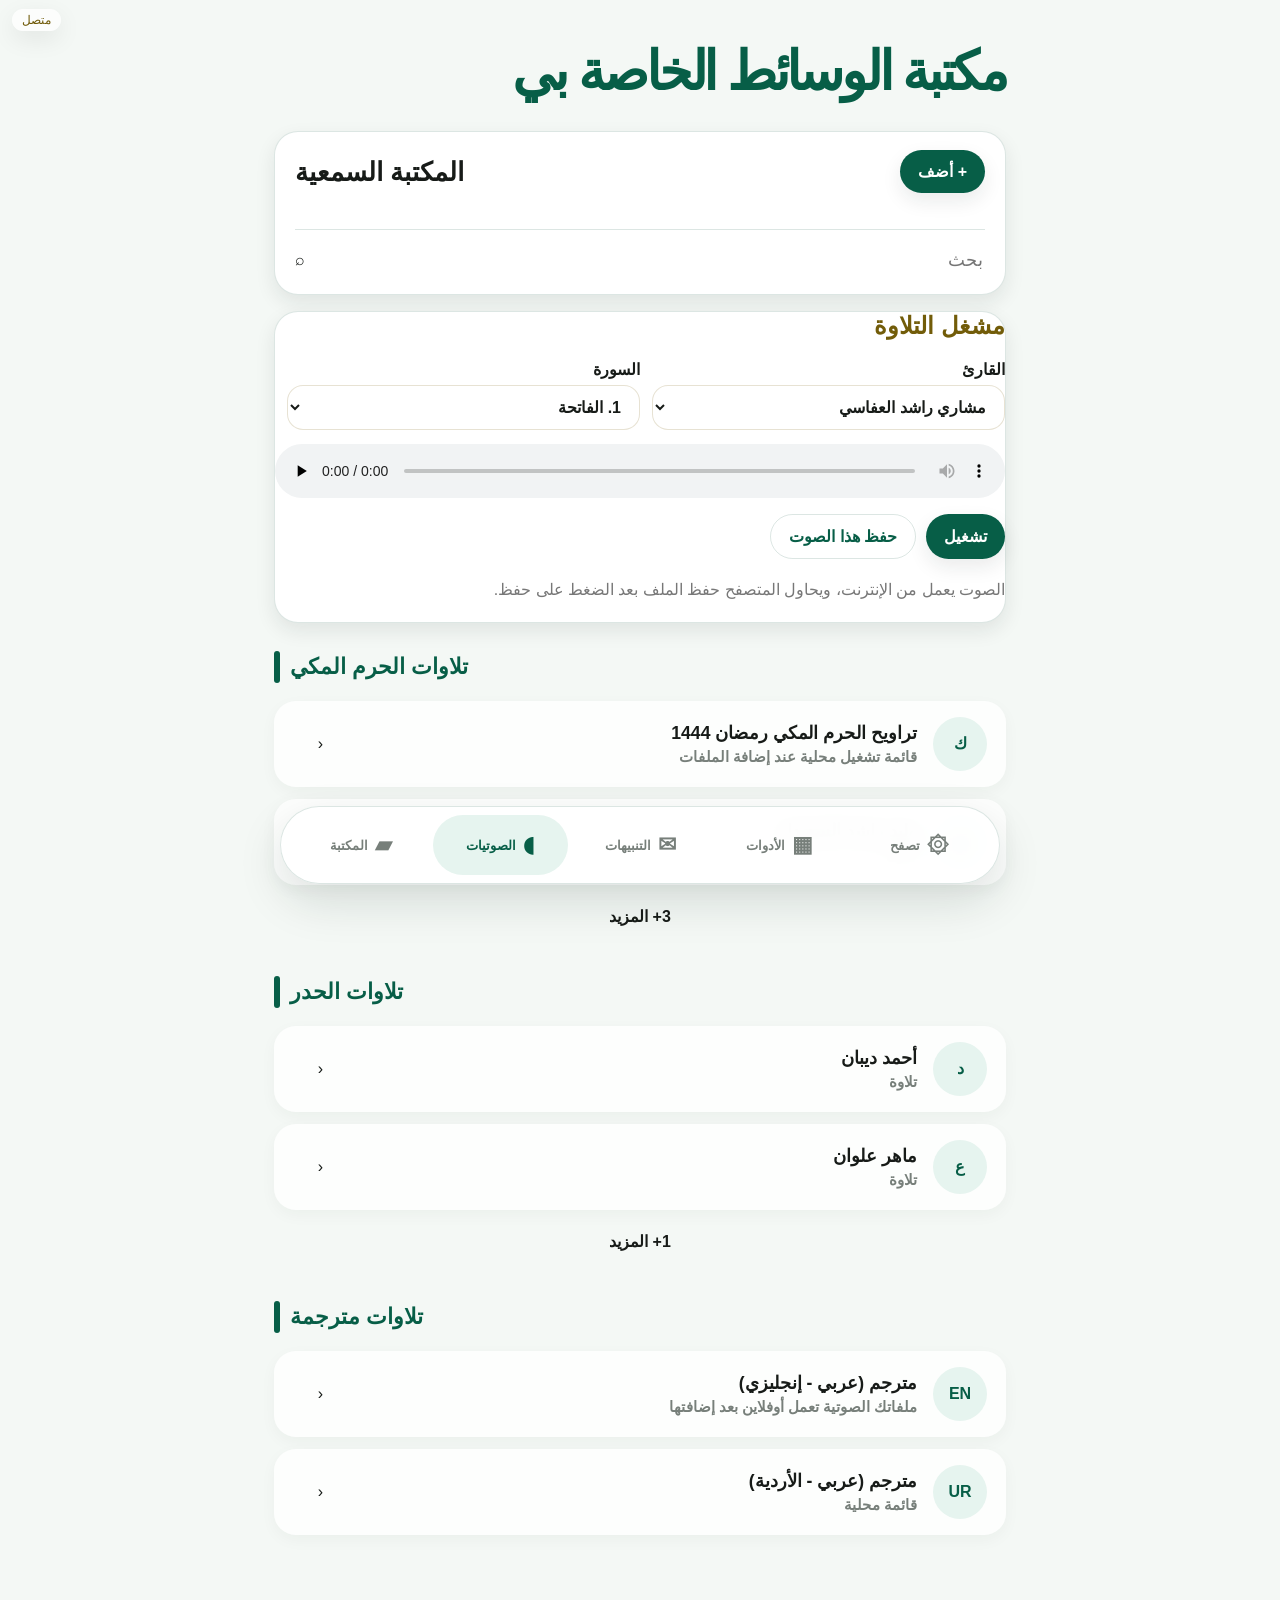
==== audio.html @ dd12ac23 "Add files via upload" ====
<!doctype html>
<html lang="ar" dir="rtl" data-quran-theme="classic">
<head>
  <meta charset="utf-8">
  <meta name="viewport" content="width=device-width, initial-scale=1, viewport-fit=cover">
  <meta name="theme-color" content="#0f8b68">
  <meta name="description" content="تطبيق قرآن كريم PWA بواجهة موبايل، قراءة مصحف، أدوات، بحث، صوتيات، مكتبة، وإعدادات أوفلاين.">
  <title>الصوتيات | القرآن الكريم</title>
  <link rel="manifest" href="manifest.json">
  <meta name="mobile-web-app-capable" content="yes">
  <meta name="apple-mobile-web-app-capable" content="yes">
  <meta name="apple-mobile-web-app-title" content="قرآن كريم">
  <meta name="apple-mobile-web-app-status-bar-style" content="black-translucent">
  <link rel="icon" type="image/png" sizes="32x32" href="assets/icons/favicon-32.png">
  <link rel="apple-touch-icon" sizes="180x180" href="assets/icons/icon-180.png">
  <link rel="stylesheet" href="assets/css/mobile-app.css">
</head>
<body class="qma-body" data-qma-page="audio"><main class="qma-app"><section class="qma-page-title"><div><h1>مكتبة الوسائط الخاصة بي</h1></div></section><section class="qma-card qma-library-head"><div class="qma-card-head"><button class="qma-pill-btn qma-add-btn" type="button">+ أضف</button><h2>المكتبة السمعية</h2></div><label class="qma-library-search"><input type="search" data-filter-list="audio" placeholder="بحث"><span>⌕</span></label></section><div class="qma-section-label">تلاوات الحرم المكي</div><section class="qma-list" data-list="audio"><a class="qma-row" href="#"><span class="qma-row__avatar">ك</span><strong>تراويح الحرم المكي رمضان 1444<small>قائمة تشغيل محلية عند إضافة الملفات</small></strong><span>‹</span></a><a class="qma-row" href="#"><span class="qma-row__avatar">س</span><strong>وليد راشد السعيدان<small>قارئ</small></strong><span>‹</span></a><div class="qma-more-bubble">3+ المزيد</div></section><div class="qma-section-label">تلاوات الحدر</div><section class="qma-list" data-list="audio"><a class="qma-row" href="#"><span class="qma-row__avatar">د</span><strong>أحمد ديبان<small>تلاوة</small></strong><span>‹</span></a><a class="qma-row" href="#"><span class="qma-row__avatar">ع</span><strong>ماهر علوان<small>تلاوة</small></strong><span>‹</span></a><div class="qma-more-bubble">1+ المزيد</div></section><div class="qma-section-label">تلاوات مترجمة</div><section class="qma-list" data-list="audio"><a class="qma-row" href="#"><span class="qma-row__avatar">EN</span><strong>مترجم (عربي - إنجليزي)<small>ملفاتك الصوتية تعمل أوفلاين بعد إضافتها</small></strong><span>‹</span></a><a class="qma-row" href="#"><span class="qma-row__avatar">UR</span><strong>مترجم (عربي - الأردية)<small>قائمة محلية</small></strong><span>‹</span></a></section></main><nav class="qma-bottom-nav" aria-label="التنقل الرئيسي"><a href="surah.html"><b aria-hidden="true">۞</b><span>تصفح</span></a><a href="index.html"><b aria-hidden="true">▦</b><span>الأدوات</span></a><a href="hadith.html"><b aria-hidden="true">✉</b><span>التنبيهات</span></a><a href="audio.html" aria-current="page"><b aria-hidden="true">◖</b><span>الصوتيات</span></a><a href="library.html"><b aria-hidden="true">▰</b><span>المكتبة</span></a></nav>
<script src="assets/js/pwa.js" defer></script>
  <script src="assets/js/mobile-app.js" defer></script>
  <script src="assets/js/real-features.js" defer></script>
</body>
</html>
---- assets/css/mobile-app.css ----
:root{--app-bg:#f3f7f4;--surface:#fff;--surface-2:#f8fbf9;--mushaf-bg:#fbf6e8;--ink:#171b18;--muted:#777f7a;--line:rgba(13,79,61,.14);--shadow:0 18px 45px rgba(17,38,30,.13);--shadow-soft:0 8px 20px rgba(17,38,30,.09);--brand:#0f8b68;--brand-2:#0a634a;--brand-soft:#e6f4ef;--accent:#c9a45c;--font-scale-app:1}
html[data-quran-theme=classic]{--app-bg:#f4f8f5;--surface:#fff;--mushaf-bg:#fbf6e8;--brand:#0f8b68;--brand-2:#075e47;--brand-soft:#e6f4ef;--accent:#c9a45c}html[data-quran-theme=green]{--app-bg:#eff7ee;--surface:#fff;--mushaf-bg:#f6fbef;--brand:#4d7f43;--brand-2:#315b2c;--brand-soft:#e7f2df;--accent:#7d9b57}html[data-quran-theme=blue]{--app-bg:#eef6fb;--surface:#fff;--mushaf-bg:#f4f8fb;--brand:#2b6f90;--brand-2:#174b66;--brand-soft:#e2f0f7;--accent:#6aa1b9}html[data-quran-theme=light]{--app-bg:#f7f7f5;--surface:#fff;--mushaf-bg:#fffdf6;--brand:#77776c;--brand-2:#383833;--brand-soft:#f0f0ea;--accent:#beb89e}html[data-quran-theme=warm]{--app-bg:#fbf1e4;--surface:#fffaf4;--mushaf-bg:#fff6e8;--brand:#a56b32;--brand-2:#73451d;--brand-soft:#f6e5cf;--accent:#d6a16b}html[data-quran-theme=dark]{--app-bg:#151817;--surface:#1f2422;--surface-2:#252b28;--mushaf-bg:#1b1f1d;--ink:#f2f4ef;--muted:#a8b0aa;--line:rgba(255,255,255,.12);--shadow:0 16px 35px rgba(0,0,0,.3);--shadow-soft:0 8px 18px rgba(0,0,0,.22);--brand:#54c79f;--brand-2:#3ba982;--brand-soft:rgba(84,199,159,.14);--accent:#d7b96e}
*{box-sizing:border-box}html{background:var(--app-bg)}body.qma-body{margin:0;min-height:100vh;background:var(--app-bg);color:var(--ink);font-family:Tahoma,Arial,sans-serif;-webkit-font-smoothing:antialiased;overflow-x:hidden}body.qma-mushaf-body{background:var(--mushaf-bg)}a{color:inherit;text-decoration:none}button,input{font:inherit}button{cursor:pointer}[hidden]{display:none!important}.qma-app{width:min(100%,780px);margin:0 auto;min-height:100vh;padding:calc(env(safe-area-inset-top) + 26px) 24px calc(104px + env(safe-area-inset-bottom));position:relative}.qma-app--mushaf{width:min(100%,920px);padding:calc(env(safe-area-inset-top) + 12px) 18px calc(210px + env(safe-area-inset-bottom));background:var(--mushaf-bg)}
.qma-page-title{margin:14px 0 28px;display:flex;align-items:flex-start;justify-content:space-between;gap:16px}.qma-page-title h1{margin:0;color:var(--brand-2);font-size:clamp(2rem,9vw,3.35rem);font-weight:900;letter-spacing:-.06em;line-height:1.18}.qma-page-title p{margin:12px 0 0;color:var(--muted);font-size:1rem;font-weight:700}.qma-round-btn,.qma-icon-btn{border:0;background:var(--surface);color:var(--brand-2);box-shadow:var(--shadow-soft);min-width:58px;height:58px;border-radius:20px;display:inline-grid;place-items:center;font-size:1.6rem;font-weight:900}.qma-pill-btn{border:0;border-radius:999px;padding:12px 18px;background:var(--brand-2);color:#fff;font-weight:900;box-shadow:var(--shadow-soft)}.qma-pill-btn.is-outline{background:transparent;color:var(--brand-2);border:1px solid var(--line);box-shadow:none}.qma-card{background:var(--surface);border:1px solid var(--line);border-radius:24px;box-shadow:var(--shadow-soft)}
.qma-section-label{display:flex;align-items:center;justify-content:flex-end;gap:10px;color:var(--brand-2);font-size:1.35rem;font-weight:900;margin:28px 0 18px}.qma-section-label:after{content:"";width:6px;height:32px;border-radius:999px;background:var(--brand-2)}.qma-quick-grid{display:grid;grid-template-columns:repeat(4,1fr);gap:18px}.qma-action-card{min-height:136px;border:1px solid var(--line);background:var(--surface);border-radius:22px;display:grid;place-items:center;gap:10px;padding:14px 8px;color:var(--ink);box-shadow:var(--shadow-soft)}.qma-action-card b{font-size:1rem;font-weight:800}.qma-action-icon{color:var(--brand-2);font-size:2rem;line-height:1;font-weight:900}.qma-prayer-card{padding:28px;margin-top:34px}.qma-card-head{display:flex;align-items:center;justify-content:space-between;gap:14px;margin-bottom:18px}.qma-card-head h2,.qma-card-head h3{margin:0;font-size:1.65rem;font-weight:900}.qma-card-head small{color:var(--muted);font-weight:700}.qma-next-prayer{text-align:center;color:var(--muted);font-weight:800}.qma-next-prayer strong{display:block;color:var(--ink);font-size:2.5rem;margin:10px 0 12px;direction:ltr}.qma-prayer-times{display:grid;grid-template-columns:repeat(5,1fr);gap:12px;margin:18px 0 16px}.qma-prayer-time{border:2px solid var(--line);border-radius:16px;padding:14px 6px;text-align:center;color:var(--muted);font-weight:800}.qma-prayer-time b{display:block;color:var(--ink);font-size:1.2rem;margin-top:6px;direction:ltr}.qma-card-foot{display:flex;justify-content:space-between;gap:14px;color:var(--muted);font-weight:700;margin-top:14px}.qma-adhkar-card{padding:22px;margin-top:28px}.qma-two-actions{display:grid;grid-template-columns:1fr 1fr;gap:14px}.qma-dua-button{border:2px solid var(--line);border-radius:18px;padding:18px 16px;background:var(--surface-2);display:flex;align-items:center;justify-content:space-between;font-size:1.15rem;font-weight:800}.qma-dua-button.is-active{border-color:var(--brand-2);background:var(--brand-soft)}.qma-play-dot{width:36px;height:36px;border-radius:999px;background:var(--brand-2);color:#fff;display:grid;place-items:center;font-size:.9rem}
.qma-search-shell{min-height:calc(100vh - 160px);background:var(--surface);border-radius:0 0 34px 34px;margin:calc(env(safe-area-inset-top) - 26px) -24px 0;padding:34px 24px 80px;box-shadow:var(--shadow-soft)}.qma-big-search{display:flex;align-items:center;gap:12px;border:2px solid var(--line);border-radius:22px;padding:0 18px;background:var(--surface-2);height:74px}.qma-big-search input,.qma-top-search input,.qma-library-search input{border:0;outline:0;background:transparent;width:100%;color:var(--ink);font-size:1.15rem;text-align:right}.qma-big-search button{border:0;background:transparent;color:var(--brand-2);font-size:2rem;font-weight:900}.qma-search-results{margin-top:24px;display:grid;gap:14px}.qma-result-card{text-align:right;border:1px solid var(--line);background:var(--surface-2);border-radius:20px;padding:18px}.qma-result-card strong{color:var(--brand-2);display:block;margin-bottom:8px}.qma-result-card p{margin:0;line-height:2;font-family:"Traditional Arabic","Times New Roman",serif;font-size:1.55rem}mark{background:var(--brand-soft);color:var(--brand-2);border-radius:8px;padding:0 4px}.qma-empty-state,.qma-mushaf-loader{color:var(--muted);font-weight:800;text-align:center;padding:40px 14px}
.qma-topbar{position:sticky;top:calc(env(safe-area-inset-top) + 10px);z-index:40;display:flex;align-items:center;gap:10px;background:color-mix(in srgb,var(--surface) 90%,transparent);border:1px solid var(--line);border-radius:999px;box-shadow:var(--shadow);padding:10px;backdrop-filter:blur(12px)}.qma-topbar .qma-icon-btn{min-width:48px;height:48px;border-radius:16px;box-shadow:none;background:transparent}.qma-top-search{flex:1;min-width:120px;background:var(--surface-2);border-radius:999px;height:50px;display:flex;align-items:center;gap:8px;padding:0 16px}.qma-top-search span{color:var(--brand-2);font-weight:900;font-size:1.25rem}.qma-mushaf-mini-title{margin:18px auto 10px;width:max-content;max-width:92%;background:var(--surface);border:1px solid var(--line);border-radius:999px;padding:10px 20px;box-shadow:var(--shadow-soft);color:var(--brand-2);font-weight:900;display:flex;align-items:center;gap:10px}.qma-mushaf-stage{min-height:calc(100vh - 300px);display:flex;flex-direction:column}.qma-mushaf-page{flex:1;position:relative;border-radius:10px;padding:18px 0 50px;background:var(--mushaf-bg)}.qma-mushaf-meta{display:grid;grid-template-columns:1fr auto 1fr;align-items:center;gap:12px;margin:0 4px 18px;color:var(--brand-2);font-weight:800;font-size:.98rem}.qma-mushaf-meta span:first-child{text-align:right}.qma-mushaf-meta span:last-child{text-align:left}.qma-center-mark{font-size:1.35rem}.qma-mushaf-text{font-family:"Traditional Arabic","Amiri","Scheherazade New","Times New Roman",serif;font-size:calc(clamp(2.25rem,7.8vw,4.25rem)*var(--font-scale-app));line-height:2.08;text-align:justify;text-align-last:center;direction:rtl;color:var(--ink);word-spacing:.08em}.qma-surah-break{display:block;text-align:center;color:var(--brand-2);font-family:Tahoma,Arial,sans-serif;font-size:1rem;line-height:1.4;font-weight:900;margin:12px auto 8px;padding:8px 18px;border:1px solid var(--line);border-radius:999px;width:max-content;max-width:80%;background:color-mix(in srgb,var(--surface) 72%,transparent)}.qma-basmala{display:block;text-align:center;font-size:calc(clamp(1.6rem,5.5vw,2.4rem)*var(--font-scale-app));line-height:1.8;font-family:"Traditional Arabic","Times New Roman",serif}.qma-ayah-inline{display:inline}.qma-ayah-number{display:inline-grid;place-items:center;width:1.75em;height:1.75em;margin:0 .14em;border-radius:999px;border:2px solid var(--accent);color:var(--brand-2);font-family:Tahoma,Arial,sans-serif;font-size:.42em;font-weight:900;vertical-align:middle;line-height:1;background:color-mix(in srgb,var(--mushaf-bg) 78%,white)}.qma-page-corner{position:absolute;left:4px;bottom:8px;min-width:42px;height:34px;padding:0 10px;border-radius:999px;display:grid;place-items:center;background:var(--brand-soft);color:var(--brand-2);font-weight:900}
.qma-reader-actions{position:fixed;z-index:35;left:max(22px,calc((100vw - 780px)/2 + 22px));bottom:calc(196px + env(safe-area-inset-bottom));display:flex;gap:12px}.qma-reader-actions button{width:66px;height:66px;border-radius:50%;border:0;background:var(--brand-2);color:#fff;box-shadow:var(--shadow);font-size:1.8rem;font-weight:900}.qma-reader-panel{position:fixed;z-index:32;left:50%;transform:translateX(-50%);bottom:calc(96px + env(safe-area-inset-bottom));width:min(calc(100% - 32px),720px);background:color-mix(in srgb,var(--surface) 96%,transparent);border:1px solid var(--line);border-radius:28px;box-shadow:var(--shadow);padding:16px 18px;backdrop-filter:blur(12px)}.qma-reader-panel__top{display:grid;grid-template-columns:1fr auto 1fr;align-items:center;gap:10px;font-weight:900}.qma-reader-panel__top span:first-child{text-align:right}.qma-reader-panel__top span:last-child{text-align:left}.qma-page-pill{background:var(--surface-2);color:var(--brand-2);border:1px solid var(--line);border-radius:999px;padding:8px 28px}.qma-page-controls{margin-top:10px;display:grid;grid-template-columns:52px 1fr 52px;align-items:center;gap:12px}.qma-page-controls button{width:52px;height:52px;border-radius:50%;border:0;background:var(--brand-soft);color:var(--brand-2);font-size:1.7rem;font-weight:900}.qma-page-range{display:grid;gap:8px;text-align:center}.qma-page-range strong{color:var(--brand-2);font-size:1.9rem;line-height:1}.qma-page-range small{color:var(--muted);font-weight:700}.qma-progress{height:6px;border-radius:999px;background:var(--line);overflow:hidden}.qma-progress i{display:block;height:100%;width:0;background:var(--brand-2);border-radius:inherit}
.qma-bottom-nav{position:fixed;z-index:60;left:50%;transform:translateX(-50%);bottom:calc(16px + env(safe-area-inset-bottom));width:min(calc(100% - 32px),720px);height:78px;display:grid;grid-template-columns:repeat(5,1fr);align-items:center;gap:4px;padding:8px 12px;background:color-mix(in srgb,var(--surface) 94%,transparent);border:1px solid var(--line);border-radius:999px;box-shadow:var(--shadow);backdrop-filter:blur(14px)}.qma-bottom-nav a{min-width:0;height:60px;border-radius:999px;display:flex;align-items:center;justify-content:center;gap:7px;color:var(--muted);font-weight:900;font-size:.82rem;white-space:nowrap}.qma-bottom-nav a b{font-size:1.35rem;line-height:1}.qma-bottom-nav a[aria-current=page]{color:var(--brand-2);background:var(--brand-soft)}
.qma-library-head{padding:18px 20px 22px;display:grid;gap:18px}.qma-library-search{display:flex;align-items:center;gap:12px;border-top:1px solid var(--line);padding-top:18px}.qma-add-btn{justify-self:start}.qma-list{display:grid;gap:12px}.qma-row{min-height:86px;background:color-mix(in srgb,var(--surface) 86%,transparent);border-radius:22px;border:1px solid transparent;display:grid;grid-template-columns:54px 1fr 30px;align-items:center;gap:16px;padding:14px 18px;box-shadow:0 5px 16px rgba(15,50,38,.04)}.qma-row__avatar{width:54px;height:54px;border-radius:50%;display:grid;place-items:center;background:var(--brand-soft);color:var(--brand-2);font-weight:900}.qma-row strong{font-size:1.1rem}.qma-row small{display:block;color:var(--muted);margin-top:4px}.qma-more-bubble{margin:10px auto 22px;width:max-content;font-weight:800;color:var(--ink)}.qma-books-card{padding:24px;min-height:250px}.qma-book-thumb{width:178px;height:178px;margin:6px auto 0;border:3px solid var(--line);border-radius:28px;display:grid;place-items:center;text-align:center;color:var(--ink);font-weight:900;background:var(--surface-2)}.qma-book-cover{width:72px;height:92px;border-radius:8px;background:linear-gradient(145deg,var(--brand-2),#0b2b22);margin:auto;box-shadow:var(--shadow-soft)}.qma-book-thumb small{display:block;color:var(--muted);margin:8px 12px 10px;white-space:nowrap;overflow:hidden;text-overflow:ellipsis}.qma-book-badge{display:inline-block;background:var(--brand-2);color:#fff;border-radius:999px;padding:6px 12px;font-size:.8rem}.qma-book-row{grid-template-columns:64px 1fr 30px;min-height:92px}.qma-book-icon{border-radius:18px;background:var(--brand);color:white}.qma-book-icon.is-blue{background:#4b93b1}.qma-book-icon.is-gold{background:#d5aa37}
.qma-reader-article{background:var(--surface);border:1px solid var(--line);border-radius:26px;padding:28px;box-shadow:var(--shadow-soft);font-family:"Traditional Arabic","Times New Roman",serif;font-size:calc(1.5rem*var(--font-scale-app));line-height:2.1;color:var(--ink)}.qma-reader-article h2{font-family:Tahoma,Arial,sans-serif;line-height:1.5;font-size:1.55rem;text-align:center;margin:12px 0 24px}.qma-reader-article time{display:block;color:var(--muted);font-family:Tahoma,Arial,sans-serif;font-size:1rem;line-height:1.4}.qma-reader-article hr{border:0;height:1px;background:var(--line);margin:22px auto;width:160px}.qma-font-toolbar{display:flex;align-items:center;gap:10px;margin:2px 0 18px;color:var(--muted);font-weight:800;direction:ltr;justify-content:flex-start}.qma-font-toolbar button{border:0;border-radius:50%;width:54px;height:54px;background:var(--brand-soft);color:var(--brand-2);font-weight:900;font-size:1.3rem}
.qma-settings-panel{margin:calc(env(safe-area-inset-top) - 26px) -24px 0;min-height:calc(100vh - 50px);background:var(--surface);border-radius:0 0 34px 34px;padding:28px 24px 120px;box-shadow:var(--shadow-soft)}.qma-settings-head{display:flex;align-items:center;justify-content:space-between;gap:12px;margin-bottom:28px}.qma-settings-head h1{margin:0;color:var(--brand-2);font-size:2rem;font-weight:900}.qma-setting-main{background:var(--brand-2);color:#fff;border-radius:20px;padding:22px;display:flex;align-items:center;justify-content:space-between;font-size:1.2rem;font-weight:900;margin-bottom:26px}.qma-setting-block{border-top:1px solid var(--line);padding:22px 0}.qma-setting-block h2{margin:0 0 16px;font-size:1.35rem}.qma-segment{display:grid;grid-template-columns:1fr 1fr;gap:12px}.qma-segment button{border:2px solid var(--line);border-radius:18px;padding:16px;background:transparent;color:var(--brand-2);font-weight:900}.qma-segment button.is-active{background:var(--brand-2);color:#fff;border-color:var(--brand-2)}.qma-theme-dots{display:grid;grid-template-columns:repeat(6,1fr);gap:14px}.qma-theme-dot{border:0;background:transparent;color:var(--muted);font-size:.78rem;font-weight:800;display:grid;place-items:center;gap:8px}.qma-theme-dot i{width:54px;height:54px;border-radius:50%;border:2px solid var(--line);display:block}.qma-theme-dot[data-theme=classic] i{background:#fbf6e8;border-color:#0f8b68}.qma-theme-dot[data-theme=green] i{background:#cfe0bf}.qma-theme-dot[data-theme=blue] i{background:#c9e0ee}.qma-theme-dot[data-theme=light] i{background:#f6f6f4}.qma-theme-dot[data-theme=warm] i{background:#dca874}.qma-theme-dot[data-theme=dark] i{background:#2c302f}.qma-theme-dot.is-active{color:var(--brand-2)}.qma-range-row{display:flex;align-items:center;gap:18px}.qma-range-row input{width:100%;accent-color:var(--brand-2)}.qma-switch-row{display:flex;align-items:center;justify-content:space-between;gap:18px;padding:14px 0;color:var(--ink);font-weight:800}.qma-switch{width:72px;height:42px;border-radius:999px;border:0;background:#dedbd1;padding:4px;display:flex;justify-content:flex-start}.qma-switch i{width:34px;height:34px;border-radius:50%;background:#fff;display:block}.qma-switch.is-on{background:var(--brand-2);justify-content:flex-end}.qma-offline-status{margin-top:12px;color:var(--muted);font-weight:700;line-height:1.8}
@media(max-width:640px){.qma-app{padding-inline:14px}.qma-app--mushaf{padding-inline:14px}.qma-quick-grid{gap:12px}.qma-action-card{min-height:112px;border-radius:18px}.qma-action-card b{font-size:.88rem}.qma-prayer-card{padding:22px 14px}.qma-prayer-times{gap:8px}.qma-prayer-time{padding:10px 3px;font-size:.85rem}.qma-prayer-time b{font-size:1rem}.qma-bottom-nav{width:calc(100% - 28px);padding:8px}.qma-bottom-nav a span{display:none}.qma-bottom-nav a[aria-current=page] span{display:inline}.qma-bottom-nav a[aria-current=page]{padding:0 12px}.qma-mushaf-text{line-height:2.02}.qma-topbar{gap:4px;padding:8px}.qma-topbar .qma-icon-btn{min-width:42px;width:42px;height:42px}.qma-top-search{height:44px;padding:0 12px}.qma-reader-panel{width:calc(100% - 28px);bottom:calc(96px + env(safe-area-inset-bottom))}.qma-reader-actions{bottom:calc(194px + env(safe-area-inset-bottom));left:22px}.qma-reader-actions button{width:58px;height:58px}.qma-theme-dots{gap:6px}.qma-theme-dot i{width:46px;height:46px}}@media(max-width:410px){.qma-quick-grid{grid-template-columns:repeat(2,1fr)}.qma-prayer-times{grid-template-columns:repeat(3,1fr)}.qma-two-actions{grid-template-columns:1fr}}

/* Real data interaction layer */
.qma-sheet-backdrop {
  position: fixed;
  inset: 0;
  z-index: 2000;
  background: rgba(20, 18, 10, .45);
  display: flex;
  align-items: flex-end;
  justify-content: center;
  padding: 18px;
  backdrop-filter: blur(6px);
}
.qma-sheet {
  width: min(720px, 100%);
  max-height: min(82vh, 780px);
  overflow: auto;
  background: var(--qma-card, #fffdf5);
  color: var(--qma-text, #17140c);
  border-radius: 30px 30px 22px 22px;
  box-shadow: 0 28px 80px rgba(0,0,0,.25);
  border: 1px solid rgba(120, 93, 15, .12);
}
.qma-sheet-head {
  display: flex;
  align-items: center;
  justify-content: space-between;
  gap: 16px;
  padding: 18px 20px 10px;
  position: sticky;
  top: 0;
  background: inherit;
  z-index: 2;
}
.qma-sheet-head h2 { margin: 0; color: var(--qma-primary, #725c09); font-size: 1.4rem; }
.qma-sheet-close {
  width: 44px;
  height: 44px;
  border: 0;
  border-radius: 14px;
  font-size: 1.45rem;
  background: rgba(120, 93, 15, .1);
  color: inherit;
}
.qma-sheet-body { padding: 12px 20px 24px; }
.qma-toast {
  position: fixed;
  left: 50%;
  bottom: calc(105px + env(safe-area-inset-bottom));
  transform: translateX(-50%);
  z-index: 2200;
  background: #1f1f1f;
  color: #fff;
  padding: 12px 16px;
  border-radius: 999px;
  box-shadow: 0 15px 35px rgba(0,0,0,.2);
  white-space: nowrap;
}
.qma-connectivity-badge {
  position: fixed;
  top: calc(9px + env(safe-area-inset-top));
  left: 12px;
  z-index: 1050;
  padding: 4px 10px;
  border-radius: 999px;
  background: rgba(255,255,255,.72);
  color: #6f5907;
  font-size: .72rem;
  box-shadow: 0 8px 24px rgba(0,0,0,.08);
  pointer-events: none;
}
.qma-connectivity-badge.is-offline { color: #8f1d1d; }
.qma-qibla-box,
.qma-tasbeeh,
.qma-recitation-test { text-align: center; }
.qma-qibla-compass {
  width: 180px;
  height: 180px;
  margin: 10px auto 14px;
  border-radius: 999px;
  display: grid;
  place-items: center;
  background: radial-gradient(circle, rgba(118, 92, 7, .13), rgba(118, 92, 7, .04));
  border: 2px solid rgba(118, 92, 7, .28);
}
.qma-qibla-compass i {
  display: block;
  color: var(--qma-primary, #725c09);
  font-size: 4rem;
  transform-origin: center;
}
.qma-qibla-box strong { font-size: 2.2rem; color: var(--qma-primary, #725c09); }
.qma-tasbeeh-count {
  width: 180px;
  height: 180px;
  border-radius: 999px;
  border: 0;
  margin: 18px auto;
  display: grid;
  place-items: center;
  background: var(--qma-primary, #725c09);
  color: #fff;
  font-size: 3.2rem;
  font-weight: 900;
  box-shadow: 0 20px 45px rgba(116, 89, 7, .28);
}
.qma-stats-grid,
.qma-library-summary {
  display: grid;
  grid-template-columns: repeat(2, minmax(0, 1fr));
  gap: 12px;
}
.qma-stats-grid div,
.qma-library-summary div {
  background: rgba(118, 92, 7, .08);
  border-radius: 18px;
  padding: 16px;
  text-align: center;
}
.qma-stats-grid b,
.qma-library-summary b { display:block; font-size:1.7rem; color:var(--qma-primary, #725c09); }
.qma-stats-grid span,
.qma-library-summary span { color: var(--qma-muted, #777); font-size:.88rem; }
.qma-dhikr-card {
  background: rgba(255,255,255,.72);
  border: 1px solid rgba(120, 93, 15, .16);
  border-radius: 20px;
  padding: 16px;
  margin-bottom: 12px;
  line-height: 2;
}
.qma-dhikr-counter {
  min-width: 72px;
  height: 44px;
  border: 0;
  border-radius: 999px;
  background: var(--qma-primary, #725c09);
  color: #fff;
  font-size: 1.2rem;
  font-weight: 800;
}
.qma-dhikr-counter.is-done { opacity: .55; }
.qma-recitation-test textarea {
  width: 100%;
  min-height: 120px;
  border-radius: 18px;
  border: 1px solid rgba(120, 93, 15, .18);
  padding: 14px;
  font: inherit;
  background: rgba(255,255,255,.75);
  color: inherit;
}
.qma-prayer-time.is-next {
  border-color: var(--qma-primary, #725c09);
  box-shadow: 0 0 0 2px rgba(116, 89, 7, .14) inset;
}
.qma-audio-player-card,
.qma-tafsir-tool {
  margin-top: 16px;
}
.qma-audio-player-card h2,
.qma-tafsir-tool h2 { margin-top: 0; color: var(--qma-primary, #725c09); }
.qma-audio-controls,
.qma-tafsir-form {
  display: grid;
  grid-template-columns: 1fr;
  gap: 12px;
}
.qma-audio-controls label { display: grid; gap: 6px; font-weight: 700; }
.qma-audio-controls select,
.qma-tafsir-form select,
.qma-tafsir-form input {
  width: 100%;
  border-radius: 16px;
  border: 1px solid rgba(120, 93, 15, .18);
  padding: 12px 14px;
  background: rgba(255,255,255,.76);
  color: inherit;
  font: inherit;
}
.qma-audio-player-card audio { width: 100%; margin-top: 14px; }
.qma-audio-actions,
.qma-hadith-actions { display:flex; gap:10px; flex-wrap:wrap; margin-top:12px; }
.qma-audio-status,
.qma-tafsir-result { color: var(--qma-muted, #777); line-height: 1.9; }
.qma-library-summary { margin-top: 18px; align-items: center; }
.qma-library-summary .qma-pill-btn { text-align:center; grid-column: span 2; }
.qma-reader-clean .qma-topbar,
.qma-reader-clean .qma-reader-panel,
.qma-reader-clean .qma-bottom-nav,
.qma-reader-clean .qma-reader-actions,
.qma-reader-clean .qma-mushaf-mini-title { display: none !important; }
.qma-reader-clean .qma-app--mushaf { padding-bottom: 20px; }
@media (min-width: 620px) {
  .qma-audio-controls,
  .qma-tafsir-form { grid-template-columns: 1fr 1fr auto; align-items: end; }
  .qma-library-summary { grid-template-columns: repeat(3, minmax(0,1fr)); }
  .qma-library-summary .qma-pill-btn { grid-column: auto; }
}
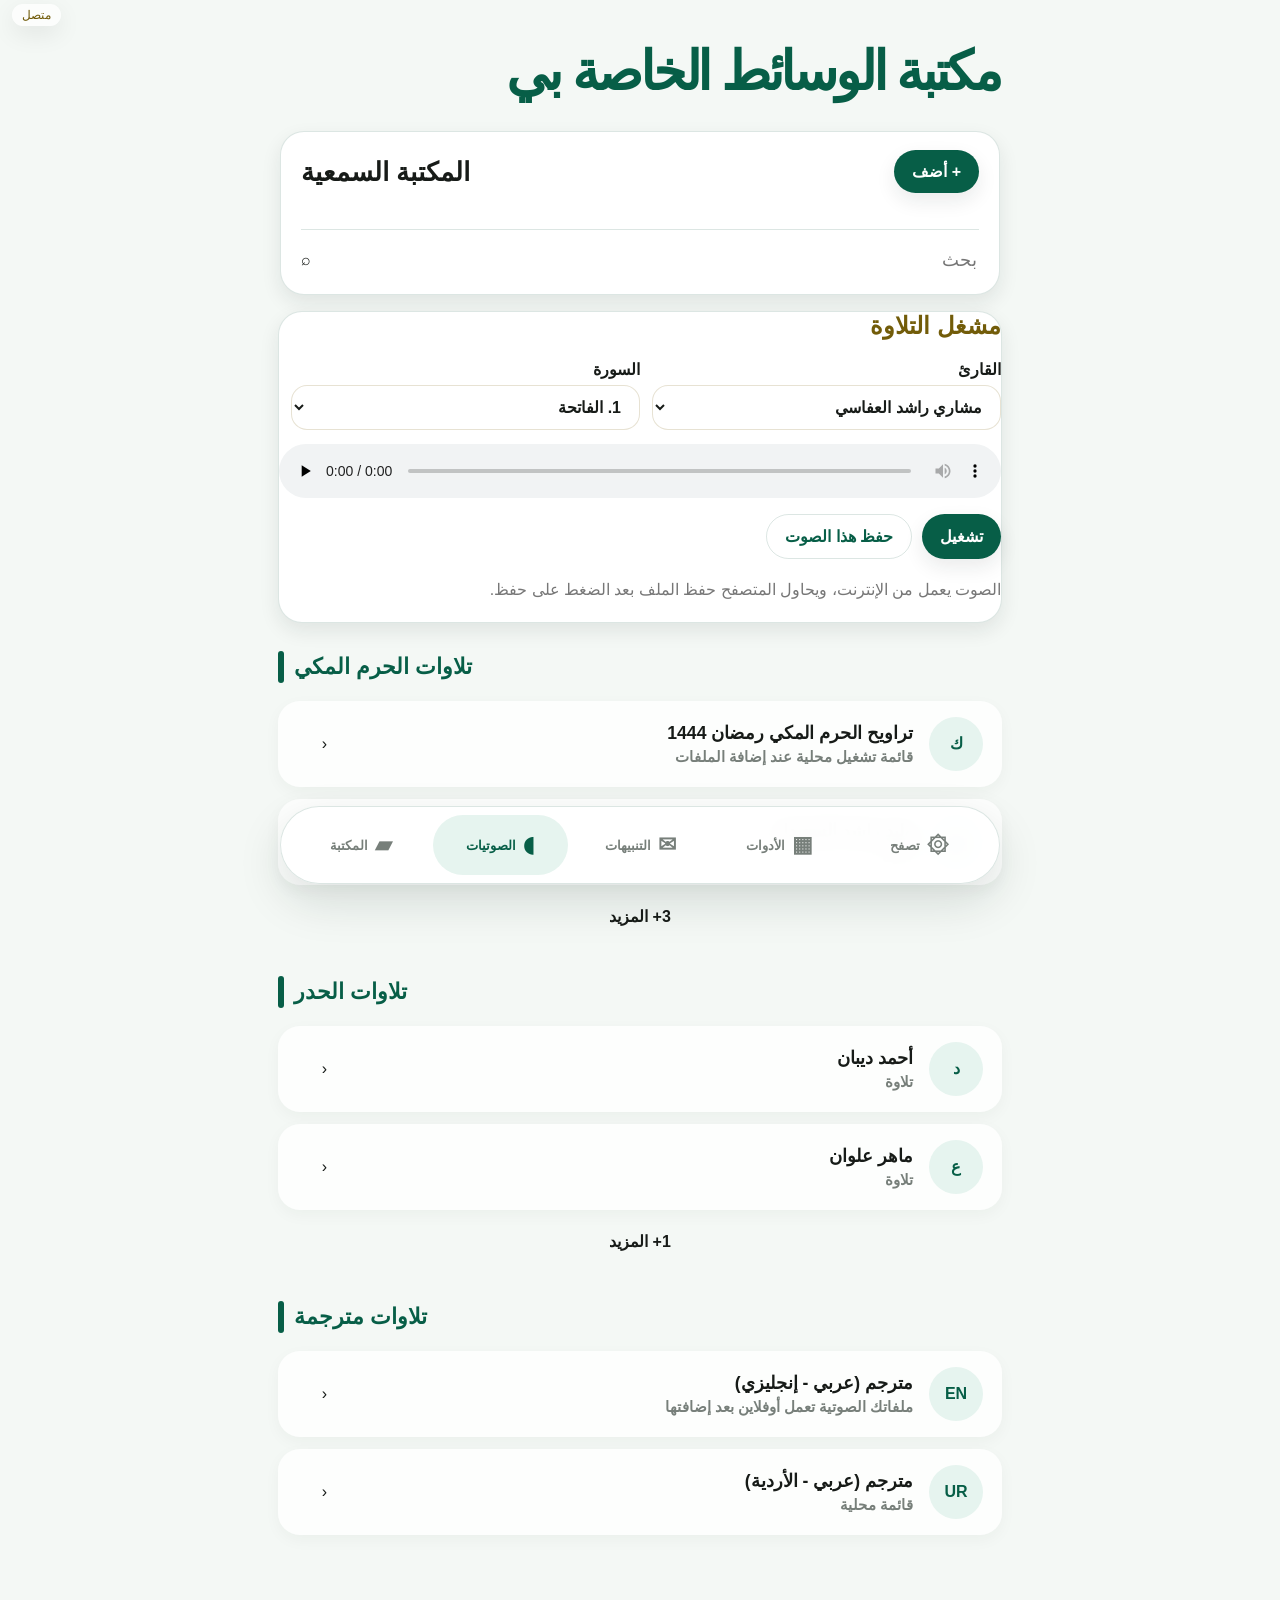
==== commit bb818ee8: "Add files via upload" ====
--- a/audio.html
+++ b/audio.html
@@ -14,10 +14,12 @@
   <link rel="icon" type="image/png" sizes="32x32" href="assets/icons/favicon-32.png">
   <link rel="apple-touch-icon" sizes="180x180" href="assets/icons/icon-180.png">
   <link rel="stylesheet" href="assets/css/mobile-app.css">
+  <link rel="stylesheet" href="assets/css/qma-reviewed.css">
 </head>
 <body class="qma-body" data-qma-page="audio"><main class="qma-app"><section class="qma-page-title"><div><h1>مكتبة الوسائط الخاصة بي</h1></div></section><section class="qma-card qma-library-head"><div class="qma-card-head"><button class="qma-pill-btn qma-add-btn" type="button">+ أضف</button><h2>المكتبة السمعية</h2></div><label class="qma-library-search"><input type="search" data-filter-list="audio" placeholder="بحث"><span>⌕</span></label></section><div class="qma-section-label">تلاوات الحرم المكي</div><section class="qma-list" data-list="audio"><a class="qma-row" href="#"><span class="qma-row__avatar">ك</span><strong>تراويح الحرم المكي رمضان 1444<small>قائمة تشغيل محلية عند إضافة الملفات</small></strong><span>‹</span></a><a class="qma-row" href="#"><span class="qma-row__avatar">س</span><strong>وليد راشد السعيدان<small>قارئ</small></strong><span>‹</span></a><div class="qma-more-bubble">3+ المزيد</div></section><div class="qma-section-label">تلاوات الحدر</div><section class="qma-list" data-list="audio"><a class="qma-row" href="#"><span class="qma-row__avatar">د</span><strong>أحمد ديبان<small>تلاوة</small></strong><span>‹</span></a><a class="qma-row" href="#"><span class="qma-row__avatar">ع</span><strong>ماهر علوان<small>تلاوة</small></strong><span>‹</span></a><div class="qma-more-bubble">1+ المزيد</div></section><div class="qma-section-label">تلاوات مترجمة</div><section class="qma-list" data-list="audio"><a class="qma-row" href="#"><span class="qma-row__avatar">EN</span><strong>مترجم (عربي - إنجليزي)<small>ملفاتك الصوتية تعمل أوفلاين بعد إضافتها</small></strong><span>‹</span></a><a class="qma-row" href="#"><span class="qma-row__avatar">UR</span><strong>مترجم (عربي - الأردية)<small>قائمة محلية</small></strong><span>‹</span></a></section></main><nav class="qma-bottom-nav" aria-label="التنقل الرئيسي"><a href="surah.html"><b aria-hidden="true">۞</b><span>تصفح</span></a><a href="index.html"><b aria-hidden="true">▦</b><span>الأدوات</span></a><a href="hadith.html"><b aria-hidden="true">✉</b><span>التنبيهات</span></a><a href="audio.html" aria-current="page"><b aria-hidden="true">◖</b><span>الصوتيات</span></a><a href="library.html"><b aria-hidden="true">▰</b><span>المكتبة</span></a></nav>
 <script src="assets/js/pwa.js" defer></script>
   <script src="assets/js/mobile-app.js" defer></script>
   <script src="assets/js/real-features.js" defer></script>
+  <script src="assets/js/qma-reviewed.js" defer></script>
 </body>
 </html>
--- a/assets/css/qma-reviewed.css
+++ b/assets/css/qma-reviewed.css
@@ -0,0 +1,47 @@
+
+:root{--qma-reader-offset:260px;--qma-sheet-radius:34px}
+html{scroll-behavior:smooth}
+.qma-body{overflow-x:hidden;min-height:100svh;background:var(--bg)}
+.qma-app{width:min(100%,760px);margin:0 auto;padding-left:max(18px,env(safe-area-inset-left));padding-right:max(18px,env(safe-area-inset-right));padding-bottom:calc(112px + env(safe-area-inset-bottom))}
+.qma-app--mushaf{padding-top:10px;padding-bottom:calc(var(--qma-reader-offset) + 22px + env(safe-area-inset-bottom))}
+.qma-topbar{width:100%;max-width:720px;margin:0 auto;box-sizing:border-box;grid-template-columns:auto auto minmax(0,1fr) auto auto}
+.qma-top-search input{min-width:0;width:100%;border:0;background:transparent;outline:0;text-align:center;color:var(--ink);font:inherit;font-weight:800}
+.qma-top-search input::placeholder{color:var(--muted)}
+.qma-mushaf-stage{min-height:calc(100svh - var(--qma-reader-offset) - 120px)}
+.qma-mushaf-page{min-height:calc(100svh - var(--qma-reader-offset) - 122px);padding-bottom:70px;box-sizing:border-box;overflow-wrap:anywhere}
+.qma-mushaf-text{font-size:calc(clamp(2.05rem,7.1vw,4.05rem)*var(--font-scale-app));line-height:2.05;letter-spacing:0;word-break:normal;overflow-wrap:normal}
+.qma-reader-panel{box-sizing:border-box;bottom:calc(96px + env(safe-area-inset-bottom));max-height:170px;overflow:hidden}
+.qma-reader-actions{bottom:calc(208px + env(safe-area-inset-bottom))}
+.qma-bottom-nav{box-sizing:border-box;max-width:720px}
+.qma-bottom-nav a{font-size:clamp(.68rem,2.8vw,.84rem)}
+.qma-bottom-nav a b{font-size:clamp(1.05rem,4.2vw,1.35rem)}
+.qma-sheet-open{overflow:hidden}
+.qma-index-backdrop{position:fixed;inset:0;z-index:5000;background:rgba(0,0,0,.45);display:flex;align-items:flex-end;justify-content:center;padding-top:env(safe-area-inset-top)}
+.qma-index-sheet{width:min(100%,760px);height:min(92svh,900px);background:var(--bg);border-radius:var(--qma-sheet-radius) var(--qma-sheet-radius) 0 0;box-shadow:0 -18px 55px rgba(0,0,0,.24);padding:20px 20px calc(24px + env(safe-area-inset-bottom));display:flex;flex-direction:column;gap:14px;box-sizing:border-box;animation:qmaSheetUp .18s ease-out}
+@keyframes qmaSheetUp{from{transform:translateY(36px);opacity:.6}to{transform:translateY(0);opacity:1}}
+.qma-index-head{display:grid;grid-template-columns:56px 1fr 56px;align-items:center;gap:10px}
+.qma-index-head h2{grid-column:2/4;margin:0;color:var(--brand-2);font-size:clamp(1.65rem,7vw,2.45rem);font-weight:1000;text-align:right}
+.qma-lang-en .qma-index-head h2{text-align:left}
+.qma-index-close{grid-column:1;width:54px;height:54px;border:0;border-radius:16px;background:var(--surface-2);color:var(--ink);font-size:2rem;line-height:1;display:grid;place-items:center}
+.qma-index-search{height:76px;background:var(--surface);border-radius:20px;box-shadow:var(--shadow-soft);border:1px solid var(--line);display:flex;align-items:center;gap:12px;padding:0 20px;box-sizing:border-box}
+.qma-index-search input{flex:1;min-width:0;border:0;background:transparent;outline:0;font:inherit;font-size:1.08rem;font-weight:800;color:var(--ink);text-align:right}.qma-lang-en .qma-index-search input{text-align:left}
+.qma-index-search span{font-size:1.7rem;color:var(--muted)}
+.qma-index-tabs{display:grid;grid-template-columns:repeat(3,1fr);gap:8px;background:color-mix(in srgb,var(--surface) 80%,transparent);border:1px solid var(--line);border-radius:18px;padding:6px}
+.qma-index-tabs button{height:44px;border:0;border-radius:14px;background:transparent;color:var(--muted);font-weight:900;font-size:.95rem}.qma-index-tabs button.is-active{background:var(--brand-2);color:#fff}
+.qma-index-body{overflow:auto;padding:2px 2px 16px;overscroll-behavior:contain;display:flex;flex-direction:column;gap:10px}
+.qma-index-group h3{margin:16px 8px 8px;color:var(--brand-2);font-size:1.16rem;font-weight:1000;border-inline-end:7px solid var(--brand-2);padding-inline-end:10px}.qma-lang-en .qma-index-group h3{border-inline-end:0;border-inline-start:7px solid var(--brand-2);padding-inline-end:0;padding-inline-start:10px}
+.qma-index-row,.qma-juz-row{width:100%;min-height:82px;border:0;border-radius:18px;background:color-mix(in srgb,var(--surface) 92%,white);color:var(--ink);display:grid;grid-template-columns:58px 1fr 62px;align-items:center;gap:12px;padding:12px 16px;margin:8px 0;text-align:right;box-shadow:var(--shadow-soft);font:inherit;box-sizing:border-box}.qma-lang-en .qma-index-row,.qma-lang-en .qma-juz-row{text-align:left;direction:ltr}
+.qma-index-row.is-active{background:var(--brand-2);color:#fff}.qma-index-row.is-active small,.qma-index-row.is-active .qma-index-num,.qma-index-row.is-active .qma-index-page{color:#fff;background:rgba(255,255,255,.17)}
+.qma-index-num,.qma-index-page{width:54px;height:54px;border-radius:18px;background:var(--surface-2);color:var(--brand-2);font-weight:1000;display:grid;place-items:center;font-size:1.03rem}
+.qma-index-row strong{font-size:1.18rem;font-weight:1000;display:grid;gap:4px}.qma-index-row small{font-size:.9rem;color:var(--muted);font-weight:800}
+.qma-juz-row{grid-template-columns:1fr auto;min-height:66px}.qma-juz-row strong{font-size:1.1rem}.qma-juz-row span{color:var(--brand-2);font-weight:900}.qma-juz-row.is-current{border:2px solid var(--brand-2)}
+.qma-index-empty{padding:30px;text-align:center;color:var(--muted);font-weight:900;background:var(--surface);border-radius:18px;border:1px dashed var(--line)}
+.qma-index-foot{font-size:.82rem;line-height:1.7;color:var(--muted);font-weight:800;text-align:center;padding:0 4px}
+.qma-toast-reviewed{position:fixed;z-index:7000;left:50%;bottom:calc(114px + env(safe-area-inset-bottom));transform:translateX(-50%);background:var(--brand-2);color:#fff;border-radius:999px;padding:12px 18px;box-shadow:var(--shadow);font-weight:900;white-space:nowrap;max-width:calc(100% - 32px);overflow:hidden;text-overflow:ellipsis}
+.qma-language-segment button.is-active,.qma-segment button.is-active{background:var(--brand-2);color:#fff}
+.qma-library-head,.qma-books-card,.qma-prayer-card,.qma-adhkar-card,.qma-reader-article,.qma-settings-panel{max-width:720px;margin-inline:auto}.qma-page-title{max-width:720px;margin-inline:auto}
+.qma-connectivity-badge{top:calc(env(safe-area-inset-top) + 4px)!important}
+@media(max-width:430px){
+  .qma-app{padding-left:14px;padding-right:14px}.qma-topbar{gap:5px;padding:8px}.qma-topbar .qma-icon-btn{min-width:42px;height:42px;border-radius:14px}.qma-top-search{height:44px;padding:0 10px}.qma-mushaf-mini-title{font-size:.92rem;margin-top:14px}.qma-mushaf-text{font-size:calc(clamp(2.0rem,8.2vw,3.45rem)*var(--font-scale-app));line-height:2.02}.qma-reader-panel{width:calc(100% - 24px);padding:13px 14px;border-radius:24px}.qma-reader-panel__top{font-size:.92rem}.qma-page-pill{padding:7px 16px}.qma-page-controls{grid-template-columns:46px 1fr 46px}.qma-page-controls button{width:46px;height:46px}.qma-reader-actions{left:18px;gap:8px}.qma-reader-actions button{width:58px;height:58px}.qma-bottom-nav{width:calc(100% - 24px);height:74px;padding:7px 8px}.qma-bottom-nav a{height:58px;gap:4px}.qma-index-sheet{height:94svh;border-radius:28px 28px 0 0;padding:16px 14px calc(18px + env(safe-area-inset-bottom))}.qma-index-row{grid-template-columns:52px 1fr 56px;min-height:76px;padding:10px 12px}.qma-index-num,.qma-index-page{width:48px;height:48px;border-radius:16px}.qma-index-row strong{font-size:1.06rem}.qma-index-row small{font-size:.8rem}
+}
+@media(max-width:350px){.qma-bottom-nav a span{display:none}.qma-bottom-nav a b{font-size:1.45rem}.qma-topbar .qma-icon-btn{min-width:38px}.qma-reader-panel__top{font-size:.8rem}.qma-mushaf-text{font-size:calc(1.86rem*var(--font-scale-app))}}
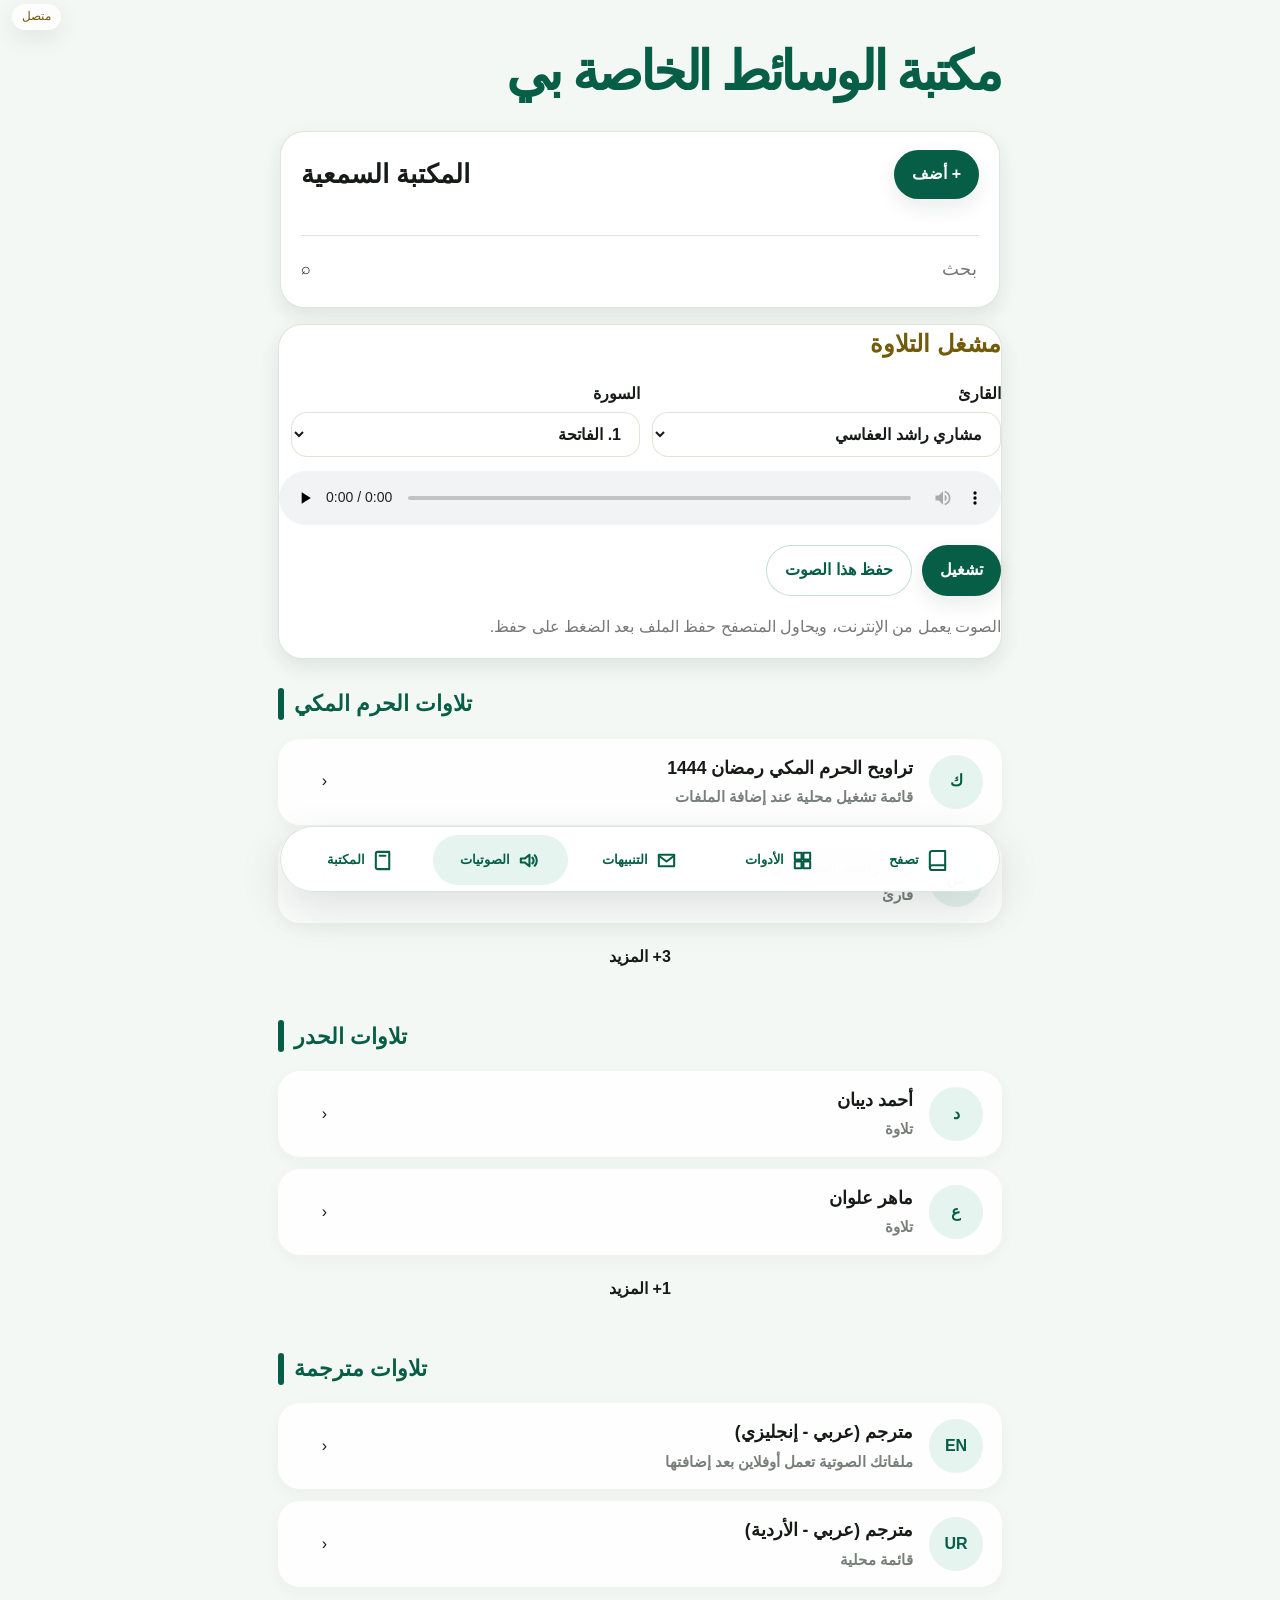
==== commit b909da7e: "Add files via upload" ====
--- a/audio.html
+++ b/audio.html
@@ -15,11 +15,17 @@
   <link rel="apple-touch-icon" sizes="180x180" href="assets/icons/icon-180.png">
   <link rel="stylesheet" href="assets/css/mobile-app.css">
   <link rel="stylesheet" href="assets/css/qma-reviewed.css">
+  <link rel="stylesheet" href="assets/css/qma-final-polish.css">
+  <link rel="stylesheet" href="assets/css/qma-mobile-hard-fix.css">
+  <link rel="stylesheet" href="assets/css/qma-v16-reader-search-fix.css">
 </head>
-<body class="qma-body" data-qma-page="audio"><main class="qma-app"><section class="qma-page-title"><div><h1>مكتبة الوسائط الخاصة بي</h1></div></section><section class="qma-card qma-library-head"><div class="qma-card-head"><button class="qma-pill-btn qma-add-btn" type="button">+ أضف</button><h2>المكتبة السمعية</h2></div><label class="qma-library-search"><input type="search" data-filter-list="audio" placeholder="بحث"><span>⌕</span></label></section><div class="qma-section-label">تلاوات الحرم المكي</div><section class="qma-list" data-list="audio"><a class="qma-row" href="#"><span class="qma-row__avatar">ك</span><strong>تراويح الحرم المكي رمضان 1444<small>قائمة تشغيل محلية عند إضافة الملفات</small></strong><span>‹</span></a><a class="qma-row" href="#"><span class="qma-row__avatar">س</span><strong>وليد راشد السعيدان<small>قارئ</small></strong><span>‹</span></a><div class="qma-more-bubble">3+ المزيد</div></section><div class="qma-section-label">تلاوات الحدر</div><section class="qma-list" data-list="audio"><a class="qma-row" href="#"><span class="qma-row__avatar">د</span><strong>أحمد ديبان<small>تلاوة</small></strong><span>‹</span></a><a class="qma-row" href="#"><span class="qma-row__avatar">ع</span><strong>ماهر علوان<small>تلاوة</small></strong><span>‹</span></a><div class="qma-more-bubble">1+ المزيد</div></section><div class="qma-section-label">تلاوات مترجمة</div><section class="qma-list" data-list="audio"><a class="qma-row" href="#"><span class="qma-row__avatar">EN</span><strong>مترجم (عربي - إنجليزي)<small>ملفاتك الصوتية تعمل أوفلاين بعد إضافتها</small></strong><span>‹</span></a><a class="qma-row" href="#"><span class="qma-row__avatar">UR</span><strong>مترجم (عربي - الأردية)<small>قائمة محلية</small></strong><span>‹</span></a></section></main><nav class="qma-bottom-nav" aria-label="التنقل الرئيسي"><a href="surah.html"><b aria-hidden="true">۞</b><span>تصفح</span></a><a href="index.html"><b aria-hidden="true">▦</b><span>الأدوات</span></a><a href="hadith.html"><b aria-hidden="true">✉</b><span>التنبيهات</span></a><a href="audio.html" aria-current="page"><b aria-hidden="true">◖</b><span>الصوتيات</span></a><a href="library.html"><b aria-hidden="true">▰</b><span>المكتبة</span></a></nav>
+<body class="qma-body" data-qma-page="audio"><main class="qma-app"><section class="qma-page-title"><div><h1>مكتبة الوسائط الخاصة بي</h1></div></section><section class="qma-card qma-library-head"><div class="qma-card-head"><button class="qma-pill-btn qma-add-btn" type="button">+ أضف</button><h2>المكتبة السمعية</h2></div><label class="qma-library-search"><input type="search" data-filter-list="audio" placeholder="بحث"><span>⌕</span></label></section><div class="qma-section-label">تلاوات الحرم المكي</div><section class="qma-list" data-list="audio"><a class="qma-row" href="#"><span class="qma-row__avatar">ك</span><strong>تراويح الحرم المكي رمضان 1444<small>قائمة تشغيل محلية عند إضافة الملفات</small></strong><span>‹</span></a><a class="qma-row" href="#"><span class="qma-row__avatar">س</span><strong>وليد راشد السعيدان<small>قارئ</small></strong><span>‹</span></a><div class="qma-more-bubble">3+ المزيد</div></section><div class="qma-section-label">تلاوات الحدر</div><section class="qma-list" data-list="audio"><a class="qma-row" href="#"><span class="qma-row__avatar">د</span><strong>أحمد ديبان<small>تلاوة</small></strong><span>‹</span></a><a class="qma-row" href="#"><span class="qma-row__avatar">ع</span><strong>ماهر علوان<small>تلاوة</small></strong><span>‹</span></a><div class="qma-more-bubble">1+ المزيد</div></section><div class="qma-section-label">تلاوات مترجمة</div><section class="qma-list" data-list="audio"><a class="qma-row" href="#"><span class="qma-row__avatar">EN</span><strong>مترجم (عربي - إنجليزي)<small>ملفاتك الصوتية تعمل أوفلاين بعد إضافتها</small></strong><span>‹</span></a><a class="qma-row" href="#"><span class="qma-row__avatar">UR</span><strong>مترجم (عربي - الأردية)<small>قائمة محلية</small></strong><span>‹</span></a></section></main><nav class="qma-bottom-nav" aria-label="التنقل الرئيسي"><a href="surah.html"><b aria-hidden="true">۞</b><span>تصفح</span></a><a href="tools.html"><b aria-hidden="true">▦</b><span>الأدوات</span></a><a href="hadith.html"><b aria-hidden="true">✉</b><span>التنبيهات</span></a><a href="audio.html" aria-current="page"><b aria-hidden="true">◖</b><span>الصوتيات</span></a><a href="library.html"><b aria-hidden="true">▰</b><span>المكتبة</span></a></nav>
 <script src="assets/js/pwa.js" defer></script>
   <script src="assets/js/mobile-app.js" defer></script>
   <script src="assets/js/real-features.js" defer></script>
   <script src="assets/js/qma-reviewed.js" defer></script>
+  <script src="assets/js/qma-final-polish.js" defer></script>
+  <script src="assets/js/qma-mobile-hard-fix.js" defer></script>
+  <script src="assets/js/qma-v16-reader-search-fix.js" defer></script>
 </body>
 </html>
--- a/assets/css/qma-final-polish.css
+++ b/assets/css/qma-final-polish.css
@@ -0,0 +1,214 @@
+/* Final mobile polish: index sheet, scroll, settings data, readable mushaf */
+:root{
+  --qma-green:#0f7c61;
+  --qma-green-deep:#075f49;
+  --qma-cream:#fbf6e8;
+  --qma-card:#fffdf8;
+  --qma-soft:#f1eadc;
+  --qma-text:#131313;
+  --qma-shadow-strong:0 18px 45px rgba(26,22,12,.18);
+}
+html,body{width:100%;max-width:100%;overflow-x:hidden;-webkit-text-size-adjust:100%;}
+.qma-body{background:var(--bg,var(--qma-cream));color:var(--ink,var(--qma-text));}
+.qma-app{box-sizing:border-box;}
+.qma-bottom-nav{z-index:2100;backdrop-filter:blur(18px);-webkit-backdrop-filter:blur(18px);}
+.qma-bottom-nav a[href="tools.html"][aria-current="page"],
+.qma-bottom-nav a[aria-current="page"]{font-weight:900;}
+
+/* Mushaf readability */
+.qma-mushaf-body{background:linear-gradient(180deg,#fff7df 0,#fbf3df 38%,#f9f0da 100%);}
+.qma-app--mushaf{max-width:760px;padding-top:calc(10px + env(safe-area-inset-top));}
+.qma-topbar{position:sticky;top:calc(8px + env(safe-area-inset-top));z-index:1200;background:rgba(255,255,255,.92);border:1px solid rgba(15,124,97,.08);box-shadow:0 14px 34px rgba(0,0,0,.12);}
+.qma-topbar .qma-icon-btn{color:var(--brand-2,var(--qma-green-deep));font-weight:1000;}
+.qma-top-search{background:rgba(245,241,232,.86);}
+.qma-mushaf-mini-title{box-shadow:0 10px 24px rgba(0,0,0,.08);border-color:rgba(15,124,97,.16);}
+.qma-mushaf-stage{width:100%;overflow:visible;}
+.qma-mushaf-page{width:100%;max-width:100%;overflow:visible;border-radius:0;background:transparent;box-shadow:none;}
+.qma-mushaf-meta{display:grid;grid-template-columns:1fr auto 1fr;align-items:center;gap:8px;color:var(--brand-2,var(--qma-green-deep));font-weight:1000;font-size:clamp(.95rem,3.7vw,1.2rem);padding:10px 2px 8px;}
+.qma-mushaf-meta span:first-child{text-align:right;}
+.qma-mushaf-meta span:last-child{text-align:left;}
+.qma-center-mark{width:36px;height:36px;display:grid;place-items:center;border-radius:12px;background:rgba(15,124,97,.08);}
+.qma-mushaf-text{
+  font-family:"Amiri Quran","Scheherazade New","Noto Naskh Arabic","Traditional Arabic",serif;
+  font-size:calc(clamp(2.05rem,8.4vw,3.15rem)*var(--font-scale-app,1));
+  line-height:2.12;
+  color:#171713;
+  text-align:justify;
+  text-align-last:right;
+  word-break:normal;
+  overflow-wrap:normal;
+  white-space:normal;
+  direction:rtl;
+  unicode-bidi:isolate;
+  padding:4px 2px 24px;
+  max-width:100%;
+}
+.qma-ayah-inline{display:inline;white-space:normal;}
+.qma-ayah-number{font-family:system-ui,-apple-system,"Segoe UI",sans-serif;font-size:.38em;line-height:1;vertical-align:middle;margin-inline:.24em;color:var(--brand-2,var(--qma-green-deep));border:2px solid rgba(15,124,97,.42);background:rgba(255,255,255,.72);box-shadow:0 2px 8px rgba(0,0,0,.04);}
+.qma-surah-break,.qma-basmala{display:block;text-align:center;text-align-last:center;white-space:normal;line-height:1.9;}
+.qma-surah-break{width:max-content;max-width:92%;margin:16px auto 10px;padding:6px 22px;border-radius:999px;background:rgba(15,124,97,.08);border:1px solid rgba(15,124,97,.16);font-family:system-ui,-apple-system,"Segoe UI",sans-serif;font-size:.52em;color:var(--brand-2,var(--qma-green-deep));font-weight:1000;}
+.qma-basmala{font-size:.72em;color:#1c1c18;margin:2px auto 8px;}
+.qma-reader-panel{background:rgba(255,255,255,.94);border:1px solid rgba(15,124,97,.08);box-shadow:0 16px 40px rgba(0,0,0,.14);}
+.qma-reader-panel__top{gap:8px;}
+.qma-page-controls button,.qma-reader-actions button{background:var(--brand-2,var(--qma-green-deep));color:#fff;box-shadow:0 12px 30px rgba(15,124,97,.22);}
+.qma-page-controls button:active,.qma-reader-actions button:active{transform:scale(.96);}
+
+/* Index bottom sheet */
+.qma-sheet-open{overflow:hidden!important;height:100svh;touch-action:none;}
+.qma-index-backdrop{position:fixed!important;inset:0!important;z-index:99999!important;background:rgba(18,18,14,.52)!important;display:flex!important;align-items:flex-end!important;justify-content:center!important;padding:calc(env(safe-area-inset-top) + 8px) 0 0!important;box-sizing:border-box!important;overscroll-behavior:contain!important;}
+.qma-index-sheet{width:min(100%,760px)!important;height:min(90svh,860px)!important;max-height:calc(100svh - env(safe-area-inset-top) - 10px)!important;min-height:0!important;background:var(--bg,var(--qma-cream))!important;border-radius:30px 30px 0 0!important;box-shadow:0 -22px 60px rgba(0,0,0,.30)!important;border:1px solid rgba(255,255,255,.55)!important;padding:0!important;display:flex!important;flex-direction:column!important;gap:0!important;overflow:hidden!important;color:var(--ink,#111)!important;}
+.qma-index-head{display:grid!important;grid-template-columns:58px 1fr 58px!important;align-items:center!important;gap:10px!important;padding:18px 20px 10px!important;flex:0 0 auto!important;}
+.qma-index-head h2{grid-column:2/3!important;margin:0!important;text-align:right!important;color:var(--brand-2,var(--qma-green-deep))!important;font-size:clamp(1.55rem,6.4vw,2.35rem)!important;font-weight:1000!important;line-height:1.2!important;}
+.qma-index-close{grid-column:1!important;width:54px!important;height:54px!important;border-radius:18px!important;background:#f1efe8!important;color:#1d1d19!important;font-size:2rem!important;box-shadow:0 8px 20px rgba(0,0,0,.05)!important;}
+.qma-index-search{height:58px!important;margin:0 20px 12px!important;background:#fff!important;border:1px solid rgba(0,0,0,.07)!important;border-radius:18px!important;box-shadow:0 8px 22px rgba(0,0,0,.06)!important;flex:0 0 auto!important;}
+.qma-index-search input{font-size:1rem!important;font-weight:900!important;color:#222!important;}
+.qma-index-search input::placeholder{color:#7c7c76!important;opacity:1!important;}
+.qma-index-tabs{margin:0 20px 12px!important;background:#f4f0e7!important;border-radius:18px!important;border:1px solid rgba(0,0,0,.05)!important;box-shadow:inset 0 1px 0 rgba(255,255,255,.7)!important;flex:0 0 auto!important;}
+.qma-index-tabs button{height:48px!important;border-radius:14px!important;font-size:.95rem!important;color:#6f6b62!important;}
+.qma-index-tabs button.is-active{background:var(--brand-2,var(--qma-green-deep))!important;color:#fff!important;box-shadow:0 8px 20px rgba(15,124,97,.18)!important;}
+.qma-index-body{flex:1 1 auto!important;min-height:0!important;overflow-y:auto!important;overflow-x:hidden!important;padding:2px 20px 16px!important;display:block!important;overscroll-behavior:contain!important;-webkit-overflow-scrolling:touch!important;scrollbar-width:thin;scrollbar-color:rgba(15,124,97,.45) transparent;}
+.qma-index-body::-webkit-scrollbar{width:5px;}
+.qma-index-body::-webkit-scrollbar-thumb{background:rgba(15,124,97,.42);border-radius:999px;}
+.qma-index-group{margin:0 0 8px;}
+.qma-index-group h3{position:sticky;top:0;z-index:1;margin:12px 0 8px!important;padding:8px 12px!important;border:0!important;border-inline-end:5px solid var(--brand-2,var(--qma-green-deep))!important;border-radius:12px;background:linear-gradient(90deg,rgba(255,255,255,.72),rgba(255,255,255,.92));backdrop-filter:blur(10px);-webkit-backdrop-filter:blur(10px);color:var(--brand-2,var(--qma-green-deep))!important;font-size:1.05rem!important;}
+.qma-index-row,.qma-juz-row{width:100%!important;min-height:76px!important;margin:8px 0!important;padding:12px 14px!important;border:1px solid rgba(0,0,0,.045)!important;border-radius:18px!important;background:rgba(255,255,255,.97)!important;color:#151511!important;box-shadow:0 10px 24px rgba(30,27,18,.08)!important;display:grid!important;align-items:center!important;gap:12px!important;}
+.qma-index-row{grid-template-columns:54px minmax(0,1fr) 58px!important;}
+.qma-index-row strong{min-width:0!important;display:block!important;font-size:1.08rem!important;font-weight:1000!important;line-height:1.35!important;color:inherit!important;white-space:nowrap!important;overflow:hidden!important;text-overflow:ellipsis!important;}
+.qma-index-row small{display:block!important;margin-top:4px!important;font-size:.82rem!important;line-height:1.4!important;color:#7b7b73!important;font-weight:800!important;white-space:nowrap!important;overflow:hidden!important;text-overflow:ellipsis!important;}
+.qma-index-num,.qma-index-page{width:48px!important;height:48px!important;border-radius:16px!important;background:#f6f5f0!important;color:var(--brand-2,var(--qma-green-deep))!important;font-size:.96rem!important;font-weight:1000!important;box-shadow:inset 0 1px 0 rgba(255,255,255,.8)!important;}
+.qma-index-row.is-active{background:var(--brand-2,var(--qma-green-deep))!important;color:#fff!important;border-color:transparent!important;box-shadow:0 15px 32px rgba(15,124,97,.26)!important;}
+.qma-index-row.is-active small{color:rgba(255,255,255,.82)!important;}
+.qma-index-row.is-active .qma-index-num,.qma-index-row.is-active .qma-index-page{background:rgba(255,255,255,.16)!important;color:#fff!important;}
+.qma-juz-row{grid-template-columns:1fr auto!important;min-height:64px!important;}
+.qma-juz-row strong{font-size:1.04rem!important;font-weight:1000!important;}
+.qma-juz-row span{font-weight:900!important;color:var(--brand-2,var(--qma-green-deep))!important;}
+.qma-index-foot{flex:0 0 auto!important;margin:0!important;padding:10px 20px calc(12px + env(safe-area-inset-bottom))!important;background:rgba(255,255,255,.55)!important;border-top:1px solid rgba(0,0,0,.05)!important;color:#716d62!important;line-height:1.6!important;}
+
+/* Settings data block */
+.qma-data-grid{display:grid;grid-template-columns:repeat(2,minmax(0,1fr));gap:10px;margin:8px 0 12px;}
+.qma-data-grid div{background:rgba(15,124,97,.08);border:1px solid rgba(15,124,97,.12);border-radius:18px;padding:14px;text-align:center;}
+.qma-data-grid b{display:block;color:var(--brand-2,var(--qma-green-deep));font-size:1.45rem;line-height:1.2;font-weight:1000;}
+.qma-data-grid span{display:block;margin-top:4px;color:var(--muted,#777);font-size:.84rem;font-weight:800;}
+.qma-setting-block small,.qma-row small,.qma-card small{color:var(--muted,#777);}
+.qma-switch-row{gap:14px;}
+.qma-pill-btn.is-outline{background:#fff;color:var(--brand-2,var(--qma-green-deep));border:1px solid rgba(15,124,97,.25);}
+
+/* LTR language corrections */
+.qma-lang-en .qma-index-head h2{text-align:left!important;}
+.qma-lang-en .qma-index-row,.qma-lang-en .qma-juz-row{direction:ltr!important;text-align:left!important;}
+.qma-lang-en .qma-index-group h3{border-inline-end:0!important;border-inline-start:5px solid var(--brand-2,var(--qma-green-deep))!important;}
+.qma-lang-en .qma-mushaf-text{direction:rtl;text-align:justify;text-align-last:right;}
+
+@media(max-width:520px){
+  .qma-app{padding-left:16px!important;padding-right:16px!important;}
+  .qma-index-sheet{height:91svh!important;border-radius:26px 26px 0 0!important;}
+  .qma-index-head{padding:16px 18px 8px!important;grid-template-columns:54px 1fr 54px!important;}
+  .qma-index-close{width:50px!important;height:50px!important;border-radius:16px!important;}
+  .qma-index-search{height:54px!important;margin-inline:18px!important;}
+  .qma-index-tabs{margin-inline:18px!important;}
+  .qma-index-body{padding-inline:18px!important;}
+  .qma-index-row{grid-template-columns:50px minmax(0,1fr) 54px!important;min-height:74px!important;border-radius:17px!important;}
+  .qma-index-num,.qma-index-page{width:46px!important;height:46px!important;border-radius:15px!important;}
+  .qma-mushaf-text{font-size:calc(clamp(1.92rem,8.0vw,2.85rem)*var(--font-scale-app,1));line-height:2.08;}
+  .qma-reader-panel{width:calc(100% - 28px)!important;}
+  .qma-reader-actions button{width:56px!important;height:56px!important;}
+}
+@media(max-width:380px){
+  .qma-app{padding-left:12px!important;padding-right:12px!important;}
+  .qma-index-head h2{font-size:1.55rem!important;}
+  .qma-index-search,.qma-index-tabs{margin-inline:14px!important;}
+  .qma-index-body{padding-inline:14px!important;}
+  .qma-index-row{grid-template-columns:46px minmax(0,1fr) 48px!important;padding:10px 10px!important;}
+  .qma-index-num,.qma-index-page{width:42px!important;height:42px!important;font-size:.86rem!important;}
+  .qma-index-row strong{font-size:1rem!important;}
+  .qma-index-row small{font-size:.76rem!important;}
+  .qma-mushaf-text{font-size:calc(1.82rem*var(--font-scale-app,1));line-height:2.06;}
+  .qma-data-grid{grid-template-columns:1fr;}
+}
+
+/* Final mobile repair: index sheet, readable text, ayah action sheet */
+html,body{max-width:100%;overflow-x:hidden;}
+body.qma-body{font-size:16px;line-height:1.55;}
+.qma-app{max-width:780px;}
+.qma-mushaf-body .qma-app--mushaf{padding-top:calc(env(safe-area-inset-top) + 88px)!important;}
+.qma-mushaf-body .qma-topbar{position:fixed!important;top:calc(env(safe-area-inset-top) + 10px)!important;left:50%!important;transform:translateX(-50%)!important;width:min(calc(100% - 24px),720px)!important;z-index:260!important;}
+.qma-mushaf-mini-title{position:fixed!important;top:calc(env(safe-area-inset-top) + 82px)!important;left:50%!important;transform:translateX(-50%)!important;z-index:250!important;margin:0!important;}
+.qma-mushaf-page{padding-bottom:calc(var(--qma-reader-offset,230px) + 12px)!important;}
+.qma-mushaf-text{font-family:"Amiri Quran","Amiri","Scheherazade New","Noto Naskh Arabic","Traditional Arabic","Times New Roman",serif!important;font-feature-settings:"liga" 1,"calt" 1!important;text-rendering:geometricPrecision!important;color:#111815!important;overflow-wrap:normal!important;word-break:normal!important;unicode-bidi:plaintext!important;}
+.qma-ayah-inline{cursor:pointer;border-radius:10px;transition:background .12s ease, box-shadow .12s ease;}
+.qma-ayah-inline:active,.qma-ayah-inline.is-selected{background:rgba(15,124,97,.13);box-shadow:0 0 0 4px rgba(15,124,97,.08);}
+html[data-quran-theme=dark] .qma-mushaf-text{color:#f7f4e8!important;}
+
+/* Stronger index sheet */
+.qma-sheet-open{position:fixed!important;inset:0!important;width:100%!important;overflow:hidden!important;}
+.qma-index-backdrop{background:rgba(21,21,18,.55)!important;backdrop-filter:blur(5px)!important;-webkit-backdrop-filter:blur(5px)!important;touch-action:none!important;}
+.qma-index-sheet{height:calc(100svh - env(safe-area-inset-top) - 8px)!important;max-height:920px!important;display:grid!important;grid-template-rows:auto auto auto minmax(0,1fr) auto!important;background:#fbf8f0!important;border-radius:32px 32px 0 0!important;overflow:hidden!important;}
+.qma-index-head{padding:18px 22px 8px!important;direction:rtl!important;}
+.qma-index-head h2{font-size:clamp(1.65rem,7vw,2.45rem)!important;color:var(--brand-2)!important;text-align:right!important;}
+.qma-index-close{border:0!important;background:#efede7!important;color:#1d211e!important;line-height:1!important;display:grid!important;place-items:center!important;}
+.qma-index-search{display:flex!important;align-items:center!important;flex-direction:row-reverse!important;margin:0 22px 12px!important;padding:0 16px!important;height:58px!important;}
+.qma-index-search span{font-size:1.4rem!important;color:#777!important;flex:0 0 auto!important;}
+.qma-index-search input{height:100%!important;text-align:right!important;padding:0!important;min-width:0!important;font-size:1.05rem!important;}
+.qma-index-tabs{display:grid!important;grid-template-columns:repeat(3,1fr)!important;padding:5px!important;margin:0 22px 12px!important;gap:5px!important;}
+.qma-index-tabs button{border:0!important;background:transparent!important;min-width:0!important;white-space:nowrap!important;font-weight:1000!important;}
+.qma-index-tabs button.is-active{background:var(--brand-2)!important;color:#fff!important;}
+.qma-index-body{height:auto!important;max-height:none!important;min-height:0!important;overflow-y:auto!important;overflow-x:hidden!important;padding:0 22px 18px!important;scrollbar-gutter:stable!important;touch-action:pan-y!important;-webkit-overflow-scrolling:touch!important;}
+.qma-index-body::before{content:"";display:block;height:2px;}
+.qma-index-group h3{top:0!important;margin-top:10px!important;background:rgba(251,248,240,.92)!important;border:0!important;border-inline-end:6px solid var(--brand-2)!important;box-shadow:0 7px 18px rgba(0,0,0,.04)!important;}
+.qma-index-row,.qma-juz-row{min-height:76px!important;max-width:100%!important;overflow:hidden!important;}
+.qma-index-row strong,.qma-index-row small{direction:rtl!important;text-align:right!important;}
+.qma-index-row:focus-visible,.qma-juz-row:focus-visible{outline:3px solid rgba(15,124,97,.35)!important;outline-offset:2px!important;}
+.qma-index-foot{font-size:.82rem!important;text-align:center!important;}
+.qma-index-empty{padding:34px 12px;text-align:center;color:var(--muted);font-weight:900;}
+
+/* Settings data block and mobile readability */
+.qma-settings-panel{overflow-x:hidden!important;}
+.qma-setting-block h2,.qma-switch-row span,.qma-switch-row small,.qma-offline-status,.qma-data-grid span{overflow-wrap:anywhere;}
+.qma-switch-row{align-items:center!important;}
+.qma-switch-row>span{min-width:0;line-height:1.65;}
+.qma-data-block{display:block!important;}
+.qma-data-grid{direction:rtl;}
+
+/* Ayah options */
+.qma-ayah-actions-backdrop{position:fixed;inset:0;z-index:100500;background:rgba(15,15,13,.50);display:flex;align-items:flex-end;justify-content:center;padding:16px;box-sizing:border-box;backdrop-filter:blur(5px);-webkit-backdrop-filter:blur(5px);}
+.qma-ayah-actions{width:min(100%,560px);background:var(--surface,#fff);color:var(--ink,#111);border:1px solid var(--line,rgba(0,0,0,.08));border-radius:28px 28px 22px 22px;box-shadow:0 24px 70px rgba(0,0,0,.28);padding:18px 18px calc(18px + env(safe-area-inset-bottom));direction:rtl;}
+.qma-ayah-actions h3{margin:0 0 8px;color:var(--brand-2);font-size:1.2rem;font-weight:1000;line-height:1.4;}
+.qma-ayah-actions p{margin:0 0 16px;max-height:150px;overflow:auto;font-family:"Amiri","Scheherazade New","Traditional Arabic",serif;font-size:1.5rem;line-height:2;background:var(--brand-soft);border-radius:18px;padding:10px 14px;text-align:right;}
+.qma-ayah-actions-grid{display:grid;grid-template-columns:repeat(2,minmax(0,1fr));gap:10px;}
+.qma-ayah-actions button{border:0;border-radius:16px;min-height:52px;padding:10px 12px;font-weight:1000;background:#f3f2ec;color:var(--ink);}
+.qma-ayah-actions button.is-primary{background:var(--brand-2);color:#fff;}
+.qma-ayah-actions button.is-danger{background:transparent;color:#777;border:1px solid rgba(0,0,0,.08);}
+.qma-toast-reviewed{max-width:calc(100% - 34px);text-align:center;white-space:normal;}
+
+@media(max-width:520px){
+  body.qma-body{font-size:15px;}
+  .qma-mushaf-body .qma-app--mushaf{padding-inline:10px!important;padding-top:calc(env(safe-area-inset-top) + 86px)!important;}
+  .qma-mushaf-body .qma-topbar{width:calc(100% - 18px)!important;gap:2px!important;padding:7px!important;}
+  .qma-topbar .qma-icon-btn{min-width:38px!important;width:38px!important;height:38px!important;border-radius:14px!important;font-size:1.25rem!important;}
+  .qma-top-search{height:40px!important;padding:0 10px!important;}
+  .qma-top-search input{font-size:.92rem!important;}
+  .qma-mushaf-mini-title{top:calc(env(safe-area-inset-top) + 74px)!important;font-size:.95rem!important;padding:9px 15px!important;}
+  .qma-mushaf-text{font-size:calc(clamp(2.02rem,9.7vw,3.05rem)*var(--font-scale-app,1))!important;line-height:2.15!important;word-spacing:.05em!important;}
+  .qma-surah-break{font-size:.9rem!important;max-width:92%!important;}
+  .qma-reader-panel{bottom:calc(82px + env(safe-area-inset-bottom))!important;border-radius:24px!important;padding:12px 14px!important;}
+  .qma-reader-actions{bottom:calc(174px + env(safe-area-inset-bottom))!important;left:18px!important;}
+  .qma-reader-actions button{width:52px!important;height:52px!important;font-size:1.55rem!important;}
+  .qma-index-sheet{height:calc(100svh - env(safe-area-inset-top) - 4px)!important;border-radius:28px 28px 0 0!important;}
+  .qma-index-head{padding:14px 16px 8px!important;grid-template-columns:50px 1fr 50px!important;}
+  .qma-index-head h2{font-size:1.65rem!important;}
+  .qma-index-close{width:48px!important;height:48px!important;font-size:1.8rem!important;}
+  .qma-index-search,.qma-index-tabs{margin-inline:16px!important;}
+  .qma-index-search{height:52px!important;border-radius:16px!important;}
+  .qma-index-body{padding-inline:16px!important;padding-bottom:14px!important;}
+  .qma-index-row{grid-template-columns:48px minmax(0,1fr) 50px!important;min-height:72px!important;padding:10px 10px!important;border-radius:17px!important;}
+  .qma-index-num,.qma-index-page{width:42px!important;height:42px!important;border-radius:14px!important;font-size:.88rem!important;}
+  .qma-index-row strong{font-size:1rem!important;}
+  .qma-index-row small{font-size:.77rem!important;}
+  .qma-ayah-actions{border-radius:24px 24px 18px 18px;padding:16px 14px calc(16px + env(safe-area-inset-bottom));}
+  .qma-ayah-actions p{font-size:1.35rem;}
+}
+@media(max-width:360px){
+  .qma-mushaf-text{font-size:calc(1.92rem*var(--font-scale-app,1))!important;line-height:2.16!important;}
+  .qma-index-tabs button{font-size:.82rem!important;}
+  .qma-ayah-actions-grid{grid-template-columns:1fr;}
+}
--- a/assets/css/qma-mobile-hard-fix.css
+++ b/assets/css/qma-mobile-hard-fix.css
@@ -0,0 +1,283 @@
+/* Hard mobile repair layer: index scroll, ayah actions, developer card, readable phone UI */
+:root{--qma-hard-radius:22px}
+html,body{max-width:100%;overflow-x:hidden!important;}
+body.qma-body{min-height:100dvh;-webkit-text-size-adjust:100%;}
+body.qma-sheet-open{overflow:hidden!important;position:static!important;height:100dvh!important;touch-action:none!important;}
+body.qma-sheet-open .qma-index-body{touch-action:pan-y!important;}
+
+/* Mushaf text repair */
+.qma-mushaf-page{overflow:visible!important;}
+.qma-mushaf-text{direction:rtl!important;text-align:justify!important;text-align-last:center!important;word-break:normal!important;overflow-wrap:normal!important;white-space:normal!important;font-family:"Noto Naskh Arabic","Amiri Quran","Amiri","Scheherazade New","Traditional Arabic","Times New Roman",serif!important;}
+.qma-ayah-inline.qma-ayah-clickable{display:inline!important;cursor:pointer!important;pointer-events:auto!important;border-radius:12px!important;padding:0 .015em!important;touch-action:manipulation!important;-webkit-tap-highlight-color:rgba(15,124,97,.16)!important;}
+.qma-ayah-inline.qma-ayah-clickable:active,.qma-ayah-inline.qma-ayah-clickable.is-selected{background:rgba(15,124,97,.15)!important;box-shadow:0 0 0 5px rgba(15,124,97,.08)!important;}
+.qma-ayah-number{pointer-events:none!important;user-select:none!important;}
+
+/* Strong index modal */
+.qma-index-backdrop{position:fixed!important;inset:0!important;z-index:99990!important;background:rgba(15,16,14,.58)!important;backdrop-filter:blur(7px)!important;-webkit-backdrop-filter:blur(7px)!important;display:flex!important;align-items:flex-end!important;justify-content:center!important;overflow:hidden!important;padding:0!important;touch-action:none!important;}
+.qma-index-sheet{width:100%!important;max-width:760px!important;height:calc(100dvh - env(safe-area-inset-top) - 8px)!important;max-height:calc(100dvh - env(safe-area-inset-top) - 8px)!important;margin:0 auto!important;background:var(--surface,#fffdf6)!important;border:1px solid var(--line,rgba(0,0,0,.08))!important;border-bottom:0!important;border-radius:30px 30px 0 0!important;box-shadow:0 -24px 80px rgba(0,0,0,.25)!important;display:grid!important;grid-template-rows:auto auto auto minmax(0,1fr) auto!important;overflow:hidden!important;padding:0!important;box-sizing:border-box!important;direction:rtl!important;}
+.qma-index-head{display:grid!important;grid-template-columns:54px 1fr 54px!important;align-items:center!important;gap:8px!important;padding:16px 18px 10px!important;background:var(--surface,#fffdf6)!important;position:relative!important;z-index:3!important;}
+.qma-index-head h2{grid-column:2!important;margin:0!important;text-align:center!important;color:var(--brand-2,#075e47)!important;font-size:clamp(1.7rem,6.6vw,2.3rem)!important;font-weight:1000!important;line-height:1.2!important;}
+.qma-index-close{grid-column:1!important;grid-row:1!important;width:52px!important;height:52px!important;border:0!important;border-radius:18px!important;background:#efede7!important;color:#20251f!important;font-size:2rem!important;font-weight:400!important;line-height:1!important;display:grid!important;place-items:center!important;box-shadow:none!important;}
+.qma-index-search{height:54px!important;margin:0 18px 12px!important;border-radius:18px!important;background:rgba(255,255,255,.92)!important;border:1px solid var(--line,rgba(0,0,0,.08))!important;display:flex!important;align-items:center!important;gap:10px!important;padding:0 16px!important;box-sizing:border-box!important;box-shadow:0 7px 18px rgba(0,0,0,.04)!important;}
+.qma-index-search input{width:100%!important;min-width:0!important;height:100%!important;border:0!important;outline:0!important;background:transparent!important;color:var(--ink,#111)!important;text-align:right!important;font-size:1rem!important;font-weight:800!important;}
+.qma-index-search input::placeholder{color:#80827e!important;opacity:1!important;}
+.qma-index-search span{order:-1!important;color:var(--brand-2,#075e47)!important;font-size:1.35rem!important;font-weight:900!important;}
+.qma-index-tabs{height:56px!important;margin:0 18px 12px!important;padding:5px!important;border-radius:18px!important;background:#f0eee8!important;border:1px solid rgba(0,0,0,.04)!important;display:grid!important;grid-template-columns:repeat(3,minmax(0,1fr))!important;gap:5px!important;box-sizing:border-box!important;}
+.qma-index-tabs button{height:44px!important;border:0!important;border-radius:14px!important;background:transparent!important;color:#777b75!important;font-size:.95rem!important;font-weight:1000!important;white-space:nowrap!important;overflow:hidden!important;text-overflow:ellipsis!important;min-width:0!important;padding:0 6px!important;}
+.qma-index-tabs button.is-active{background:var(--brand-2,#075e47)!important;color:#fff!important;box-shadow:0 8px 18px rgba(7,94,71,.18)!important;}
+.qma-index-body{min-height:0!important;height:100%!important;max-height:none!important;overflow-y:auto!important;overflow-x:hidden!important;-webkit-overflow-scrolling:touch!important;overscroll-behavior:contain!important;touch-action:pan-y!important;padding:0 18px 14px!important;box-sizing:border-box!important;scrollbar-width:thin!important;}
+.qma-index-body::-webkit-scrollbar{width:7px!important;}
+.qma-index-body::-webkit-scrollbar-thumb{background:rgba(7,94,71,.35)!important;border-radius:999px!important;}
+.qma-index-group{margin:0 0 12px!important;}
+.qma-index-group h3{position:sticky!important;top:0!important;z-index:2!important;margin:0 0 9px!important;padding:9px 13px!important;border-radius:14px!important;background:color-mix(in srgb,var(--surface,#fffdf6) 94%,transparent)!important;color:var(--brand-2,#075e47)!important;font-size:1rem!important;font-weight:1000!important;text-align:right!important;border-inline-end:5px solid var(--brand-2,#075e47)!important;box-shadow:0 8px 18px rgba(0,0,0,.04)!important;}
+.qma-index-row,.qma-juz-row{width:100%!important;min-height:74px!important;border:1px solid var(--line,rgba(0,0,0,.08))!important;border-radius:20px!important;background:rgba(255,255,255,.78)!important;box-shadow:0 9px 20px rgba(17,38,30,.06)!important;margin:0 0 10px!important;padding:10px 12px!important;box-sizing:border-box!important;color:var(--ink,#111)!important;display:grid!important;align-items:center!important;gap:10px!important;overflow:hidden!important;}
+.qma-index-row{grid-template-columns:50px minmax(0,1fr) 54px!important;}
+.qma-juz-row{grid-template-columns:minmax(0,1fr) auto!important;text-align:right!important;}
+.qma-index-row.is-active{background:var(--brand-2,#075e47)!important;color:#fff!important;border-color:var(--brand-2,#075e47)!important;box-shadow:0 12px 28px rgba(7,94,71,.24)!important;}
+.qma-index-num,.qma-index-page{width:46px!important;height:46px!important;border-radius:16px!important;display:grid!important;place-items:center!important;background:var(--brand-soft,#e6f4ef)!important;color:var(--brand-2,#075e47)!important;font-weight:1000!important;font-size:.92rem!important;}
+.qma-index-row.is-active .qma-index-num,.qma-index-row.is-active .qma-index-page{background:rgba(255,255,255,.18)!important;color:#fff!important;}
+.qma-index-row strong{min-width:0!important;display:grid!important;gap:4px!important;text-align:right!important;font-size:1.06rem!important;font-weight:1000!important;line-height:1.25!important;}
+.qma-index-row small{display:block!important;color:var(--muted,#777)!important;font-size:.8rem!important;font-weight:800!important;line-height:1.35!important;white-space:nowrap!important;overflow:hidden!important;text-overflow:ellipsis!important;}
+.qma-index-row.is-active small{color:rgba(255,255,255,.74)!important;}
+.qma-index-foot{padding:10px 16px calc(10px + env(safe-area-inset-bottom))!important;background:var(--surface,#fffdf6)!important;color:var(--muted,#777)!important;font-size:.78rem!important;font-weight:800!important;line-height:1.6!important;text-align:center!important;border-top:1px solid var(--line,rgba(0,0,0,.08))!important;}
+
+/* Ayah action sheet */
+.qma-ayah-actions-backdrop{position:fixed!important;inset:0!important;z-index:100500!important;background:rgba(15,15,13,.55)!important;display:flex!important;align-items:flex-end!important;justify-content:center!important;padding:14px!important;box-sizing:border-box!important;backdrop-filter:blur(6px)!important;-webkit-backdrop-filter:blur(6px)!important;}
+.qma-ayah-actions--hard{width:min(100%,560px)!important;background:var(--surface,#fff)!important;color:var(--ink,#111)!important;border:1px solid var(--line,rgba(0,0,0,.08))!important;border-radius:28px 28px 20px 20px!important;box-shadow:0 24px 70px rgba(0,0,0,.30)!important;padding:14px 14px calc(16px + env(safe-area-inset-bottom))!important;direction:rtl!important;box-sizing:border-box!important;}
+.qma-ayah-actions--hard header{display:grid!important;grid-template-columns:48px 1fr!important;gap:8px!important;align-items:center!important;margin-bottom:10px!important;}
+.qma-ayah-actions--hard header button{width:46px!important;height:46px!important;border:0!important;border-radius:16px!important;background:#efede7!important;color:#222!important;font-size:1.8rem!important;line-height:1!important;}
+.qma-ayah-actions--hard h3{margin:0!important;color:var(--brand-2,#075e47)!important;font-size:1.12rem!important;font-weight:1000!important;line-height:1.4!important;text-align:right!important;}
+.qma-ayah-actions--hard p{margin:0 0 14px!important;max-height:180px!important;overflow:auto!important;background:var(--brand-soft,#e6f4ef)!important;border-radius:18px!important;padding:12px 14px!important;font-family:"Noto Naskh Arabic","Amiri","Scheherazade New","Traditional Arabic",serif!important;font-size:1.32rem!important;line-height:2.05!important;text-align:right!important;color:var(--ink,#111)!important;}
+.qma-ayah-actions-grid{display:grid!important;grid-template-columns:repeat(2,minmax(0,1fr))!important;gap:10px!important;}
+.qma-ayah-actions-grid button{min-height:50px!important;border:0!important;border-radius:16px!important;background:#f2f0ea!important;color:var(--ink,#111)!important;font-weight:1000!important;font-size:.98rem!important;padding:8px 10px!important;}
+.qma-ayah-actions-grid button.is-primary{background:var(--brand-2,#075e47)!important;color:#fff!important;}
+
+/* Developer card */
+.qma-developer-card{margin:22px auto calc(105px + env(safe-area-inset-bottom))!important;padding:22px 16px!important;border-radius:24px!important;background:linear-gradient(180deg,rgba(255,255,255,.76),rgba(255,255,255,.46))!important;border:1px solid var(--line,rgba(0,0,0,.08))!important;box-shadow:0 10px 26px rgba(17,38,30,.07)!important;text-align:center!important;direction:ltr!important;color:var(--ink,#111)!important;}
+.qma-developer-card p{margin:0 0 8px!important;color:var(--brand-2,#075e47)!important;font-weight:1000!important;direction:rtl!important;}
+.qma-developer-card h2{margin:0 0 12px!important;color:var(--brand,#0f8b68)!important;font-size:1.05rem!important;font-weight:1000!important;}
+.qma-developer-card a{display:block!important;color:var(--ink,#111)!important;text-decoration:none!important;font-weight:1000!important;margin-top:10px!important;overflow-wrap:anywhere!important;}
+.qma-toast-hard{position:fixed!important;left:50%!important;bottom:calc(105px + env(safe-area-inset-bottom))!important;transform:translateX(-50%)!important;z-index:110000!important;max-width:calc(100% - 32px)!important;background:#171a17!important;color:#fff!important;border-radius:999px!important;padding:12px 16px!important;box-shadow:0 18px 45px rgba(0,0,0,.28)!important;font-weight:900!important;text-align:center!important;line-height:1.5!important;}
+
+@media(max-width:520px){
+  .qma-index-sheet{height:calc(100dvh - env(safe-area-inset-top) - 4px)!important;max-height:calc(100dvh - env(safe-area-inset-top) - 4px)!important;border-radius:26px 26px 0 0!important;}
+  .qma-index-head{padding:14px 14px 8px!important;grid-template-columns:50px 1fr 50px!important;}
+  .qma-index-close{width:48px!important;height:48px!important;border-radius:16px!important;}
+  .qma-index-head h2{font-size:1.62rem!important;}
+  .qma-index-search,.qma-index-tabs{margin-left:14px!important;margin-right:14px!important;}
+  .qma-index-body{padding-left:14px!important;padding-right:14px!important;}
+  .qma-index-row{grid-template-columns:46px minmax(0,1fr) 48px!important;min-height:70px!important;border-radius:18px!important;padding:9px 9px!important;}
+  .qma-index-num,.qma-index-page{width:42px!important;height:42px!important;border-radius:14px!important;font-size:.84rem!important;}
+  .qma-index-row strong{font-size:1rem!important;}
+  .qma-index-row small{font-size:.76rem!important;}
+  .qma-ayah-actions-grid{gap:8px!important;}
+  .qma-ayah-actions-grid button{min-height:48px!important;font-size:.94rem!important;}
+  .qma-ayah-actions--hard p{font-size:1.22rem!important;}
+}
+@media(max-width:360px){
+  .qma-index-tabs button{font-size:.78rem!important;padding:0 3px!important;}
+  .qma-index-row{grid-template-columns:42px minmax(0,1fr) 44px!important;}
+  .qma-index-num,.qma-index-page{width:38px!important;height:38px!important;}
+  .qma-ayah-actions-grid{grid-template-columns:1fr!important;}
+}
+
+
+/* v13: mobile readability, stable tap actions, and cleaner controls */
+html[data-qma-hard-fix="hard-fix-v15-ayah-number-visible"] body{
+  -webkit-text-size-adjust:100%;
+}
+.qma-svg-icon{width:1.35em;height:1.35em;display:block;margin:auto;color:currentColor;pointer-events:none;}
+.qma-topbar .qma-svg-icon{width:24px;height:24px;}
+.qma-bottom-nav .qma-svg-icon{width:23px;height:23px;}
+.qma-reader-actions .qma-svg-icon{width:24px;height:24px;}
+.qma-topbar .qma-icon-btn,
+.qma-reader-actions button,
+.qma-bottom-nav a{color:var(--brand-2,#075e47)!important;}
+.qma-reader-actions{position:fixed!important;left:28px!important;bottom:calc(112px + env(safe-area-inset-bottom))!important;z-index:95!important;display:flex!important;gap:8px!important;pointer-events:auto!important;}
+.qma-reader-actions button{width:44px!important;height:44px!important;min-width:44px!important;border-radius:16px!important;border:1px solid rgba(7,94,71,.10)!important;background:rgba(255,255,255,.94)!important;box-shadow:0 10px 25px rgba(7,58,44,.14)!important;color:var(--brand-2,#075e47)!important;}
+.qma-reader-panel{z-index:90!important;box-shadow:0 18px 55px rgba(17,38,30,.13)!important;}
+.qma-bottom-nav{z-index:100!important;}
+.qma-mushaf-page{padding-bottom:calc(255px + env(safe-area-inset-bottom))!important;}
+.qma-mushaf-text,
+.qma-mushaf-text *,
+.qma-ayah-inline,
+.qma-ayah-number{-webkit-user-select:none!important;user-select:none!important;-webkit-touch-callout:none!important;-webkit-user-drag:none!important;}
+.qma-mushaf-text{font-family:"Times New Roman","Traditional Arabic","Amiri","Scheherazade New","Noto Naskh Arabic",serif!important;font-size:calc(clamp(2.05rem,8.8vw,3.4rem)*var(--font-scale-app,1))!important;line-height:2.18!important;word-spacing:.04em!important;color:#111815!important;}
+.qma-ayah-inline.qma-ayah-clickable{position:relative!important;cursor:pointer!important;touch-action:manipulation!important;-webkit-tap-highlight-color:rgba(7,94,71,.18)!important;}
+.qma-ayah-inline.qma-ayah-clickable:active{background:rgba(7,94,71,.10)!important;box-shadow:0 0 0 6px rgba(7,94,71,.07)!important;}
+.qma-ayah-number{font-family:Arial,Tahoma,sans-serif!important;background:#fffaf0!important;color:var(--brand-2,#075e47)!important;border:2px solid #c8b56b!important;}
+.qma-index-backdrop{overscroll-behavior:none!important;touch-action:none!important;}
+.qma-index-sheet{max-width:560px!important;overflow:hidden!important;}
+.qma-index-body{padding-bottom:calc(108px + env(safe-area-inset-bottom))!important;}
+.qma-index-row,.qma-juz-row{background:rgba(255,255,255,.94)!important;border-color:rgba(7,94,71,.08)!important;}
+.qma-index-foot{display:none!important;}
+.qma-ayah-actions-backdrop{touch-action:none!important;}
+.qma-ayah-actions--hard{max-height:calc(100dvh - 26px)!important;overflow:auto!important;}
+.qma-ayah-actions-grid button{display:flex!important;align-items:center!important;justify-content:center!important;gap:8px!important;}
+@media(max-width:520px){
+  .qma-app--mushaf{padding-inline:12px!important;}
+  .qma-topbar{top:calc(env(safe-area-inset-top) + 8px)!important;gap:5px!important;border-radius:26px!important;padding:8px!important;}
+  .qma-topbar .qma-icon-btn{width:42px!important;height:42px!important;min-width:42px!important;border-radius:15px!important;}
+  .qma-top-search{height:42px!important;}
+  .qma-mushaf-mini-title{margin-top:14px!important;}
+  .qma-mushaf-text{font-size:calc(clamp(1.9rem,8.6vw,2.8rem)*var(--font-scale-app,1))!important;line-height:2.12!important;}
+  .qma-reader-panel{width:calc(100% - 26px)!important;bottom:calc(92px + env(safe-area-inset-bottom))!important;border-radius:25px!important;padding:13px 14px!important;}
+  .qma-reader-actions{left:26px!important;bottom:calc(112px + env(safe-area-inset-bottom))!important;gap:7px!important;}
+  .qma-reader-actions button{width:42px!important;height:42px!important;min-width:42px!important;border-radius:15px!important;}
+  .qma-page-controls{grid-template-columns:42px 1fr 42px!important;}
+  .qma-page-controls button{width:42px!important;height:42px!important;}
+  .qma-bottom-nav{height:74px!important;bottom:calc(12px + env(safe-area-inset-bottom))!important;border-radius:26px!important;}
+  .qma-bottom-nav a{height:56px!important;}
+  .qma-index-sheet{height:calc(100dvh - env(safe-area-inset-top) - 10px)!important;max-height:calc(100dvh - env(safe-area-inset-top) - 10px)!important;border-radius:28px 28px 0 0!important;}
+}
+@media(max-width:370px){
+  .qma-mushaf-text{font-size:calc(1.78rem*var(--font-scale-app,1))!important;line-height:2.08!important;}
+  .qma-reader-actions{left:22px!important;}
+}
+
+
+/* v14: no accidental ayah sheet while scrolling + tighter mobile layout */
+html[data-qma-hard-fix="hard-fix-v15-ayah-number-visible"] .qma-mushaf-text{
+  font-size:calc(clamp(1.78rem,7.45vw,2.72rem)*var(--font-scale-app,1))!important;
+  line-height:1.72!important;
+  word-spacing:.015em!important;
+  letter-spacing:0!important;
+  padding-inline:2px!important;
+  text-align:justify!important;
+  text-align-last:center!important;
+  -webkit-user-select:none!important;
+  user-select:none!important;
+  -webkit-touch-callout:none!important;
+}
+html[data-qma-hard-fix="hard-fix-v15-ayah-number-visible"] .qma-ayah-inline.qma-ayah-clickable{
+  touch-action:pan-y!important;
+  padding:0!important;
+}
+html[data-qma-hard-fix="hard-fix-v15-ayah-number-visible"] .qma-surah-break{
+  margin:7px auto 5px!important;
+  padding:6px 15px!important;
+}
+html[data-qma-hard-fix="hard-fix-v15-ayah-number-visible"] .qma-basmala{
+  line-height:1.45!important;
+  margin-bottom:4px!important;
+}
+html[data-qma-hard-fix="hard-fix-v15-ayah-number-visible"] .qma-mushaf-meta{
+  margin-bottom:8px!important;
+  padding-top:4px!important;
+  padding-bottom:4px!important;
+}
+html[data-qma-hard-fix="hard-fix-v15-ayah-number-visible"] .qma-mushaf-page{
+  padding-bottom:calc(202px + env(safe-area-inset-bottom))!important;
+}
+html[data-qma-hard-fix="hard-fix-v15-ayah-number-visible"] .qma-reader-panel{
+  bottom:calc(82px + env(safe-area-inset-bottom))!important;
+  padding:11px 13px!important;
+  border-radius:23px!important;
+  max-height:132px!important;
+}
+html[data-qma-hard-fix="hard-fix-v15-ayah-number-visible"] .qma-reader-panel__top{
+  font-size:.92rem!important;
+  gap:6px!important;
+}
+html[data-qma-hard-fix="hard-fix-v15-ayah-number-visible"] .qma-page-pill{
+  padding:6px 18px!important;
+}
+html[data-qma-hard-fix="hard-fix-v15-ayah-number-visible"] .qma-page-controls{
+  margin-top:7px!important;
+  grid-template-columns:40px 1fr 40px!important;
+  gap:9px!important;
+}
+html[data-qma-hard-fix="hard-fix-v15-ayah-number-visible"] .qma-page-controls button{
+  width:40px!important;height:40px!important;
+}
+html[data-qma-hard-fix="hard-fix-v15-ayah-number-visible"] .qma-page-range{gap:5px!important;}
+html[data-qma-hard-fix="hard-fix-v15-ayah-number-visible"] .qma-page-range strong{font-size:1.65rem!important;}
+html[data-qma-hard-fix="hard-fix-v15-ayah-number-visible"] .qma-reader-actions{
+  left:24px!important;
+  bottom:calc(132px + env(safe-area-inset-bottom))!important;
+  gap:6px!important;
+  z-index:101!important;
+}
+html[data-qma-hard-fix="hard-fix-v15-ayah-number-visible"] .qma-reader-actions button{
+  width:36px!important;height:36px!important;min-width:36px!important;
+  border-radius:14px!important;
+  background:rgba(255,255,255,.96)!important;
+  color:var(--brand-2,#075e47)!important;
+  box-shadow:0 8px 18px rgba(7,58,44,.12)!important;
+}
+html[data-qma-hard-fix="hard-fix-v15-ayah-number-visible"] .qma-reader-actions .qma-svg-icon{width:20px!important;height:20px!important;}
+html[data-qma-hard-fix="hard-fix-v15-ayah-number-visible"] .qma-bottom-nav{
+  height:66px!important;
+  bottom:calc(8px + env(safe-area-inset-bottom))!important;
+}
+html[data-qma-hard-fix="hard-fix-v15-ayah-number-visible"] .qma-bottom-nav a{height:50px!important;}
+html[data-qma-hard-fix="hard-fix-v15-ayah-number-visible"] .qma-index-body{
+  padding-bottom:calc(78px + env(safe-area-inset-bottom))!important;
+}
+html[data-qma-hard-fix="hard-fix-v15-ayah-number-visible"] .qma-index-row,
+html[data-qma-hard-fix="hard-fix-v15-ayah-number-visible"] .qma-juz-row{
+  min-height:64px!important;
+  margin-bottom:8px!important;
+  border-radius:17px!important;
+}
+@media(max-width:520px){
+  html[data-qma-hard-fix="hard-fix-v15-ayah-number-visible"] .qma-app--mushaf{
+    padding-inline:10px!important;
+    padding-top:calc(env(safe-area-inset-top) + 82px)!important;
+  }
+  html[data-qma-hard-fix="hard-fix-v15-ayah-number-visible"] .qma-mushaf-mini-title{
+    top:calc(env(safe-area-inset-top) + 72px)!important;
+    padding:8px 14px!important;
+    font-size:.9rem!important;
+  }
+  html[data-qma-hard-fix="hard-fix-v15-ayah-number-visible"] .qma-mushaf-text{
+    font-size:calc(clamp(1.72rem,7.65vw,2.36rem)*var(--font-scale-app,1))!important;
+    line-height:1.68!important;
+  }
+  html[data-qma-hard-fix="hard-fix-v15-ayah-number-visible"] .qma-reader-actions{
+    left:20px!important;
+    bottom:calc(128px + env(safe-area-inset-bottom))!important;
+  }
+  html[data-qma-hard-fix="hard-fix-v15-ayah-number-visible"] .qma-reader-actions button{
+    width:34px!important;height:34px!important;min-width:34px!important;
+  }
+}
+@media(max-width:370px){
+  html[data-qma-hard-fix="hard-fix-v15-ayah-number-visible"] .qma-mushaf-text{
+    font-size:calc(1.58rem*var(--font-scale-app,1))!important;
+    line-height:1.64!important;
+  }
+  html[data-qma-hard-fix="hard-fix-v15-ayah-number-visible"] .qma-reader-panel__top{font-size:.8rem!important;}
+}
+
+/* v15: keep ayah numbers visible and prevent text cleaner from wiping them */
+html[data-qma-hard-fix="hard-fix-v15-ayah-number-visible"] .qma-ayah-number{
+  display:inline-grid!important;
+  place-items:center!important;
+  width:1.55em!important;
+  min-width:1.55em!important;
+  height:1.55em!important;
+  margin:0 .16em!important;
+  border-radius:999px!important;
+  border:2px solid #c8b56b!important;
+  background:#fffaf0!important;
+  color:var(--brand-2,#075e47)!important;
+  font-family:Arial,Tahoma,sans-serif!important;
+  font-size:.42em!important;
+  font-weight:900!important;
+  line-height:1!important;
+  vertical-align:middle!important;
+  text-align:center!important;
+  white-space:nowrap!important;
+  opacity:1!important;
+  visibility:visible!important;
+}
+@media(max-width:520px){
+  html[data-qma-hard-fix="hard-fix-v15-ayah-number-visible"] .qma-ayah-number{
+    width:1.42em!important;
+    min-width:1.42em!important;
+    height:1.42em!important;
+    font-size:.40em!important;
+    margin:0 .12em!important;
+  }
+}
